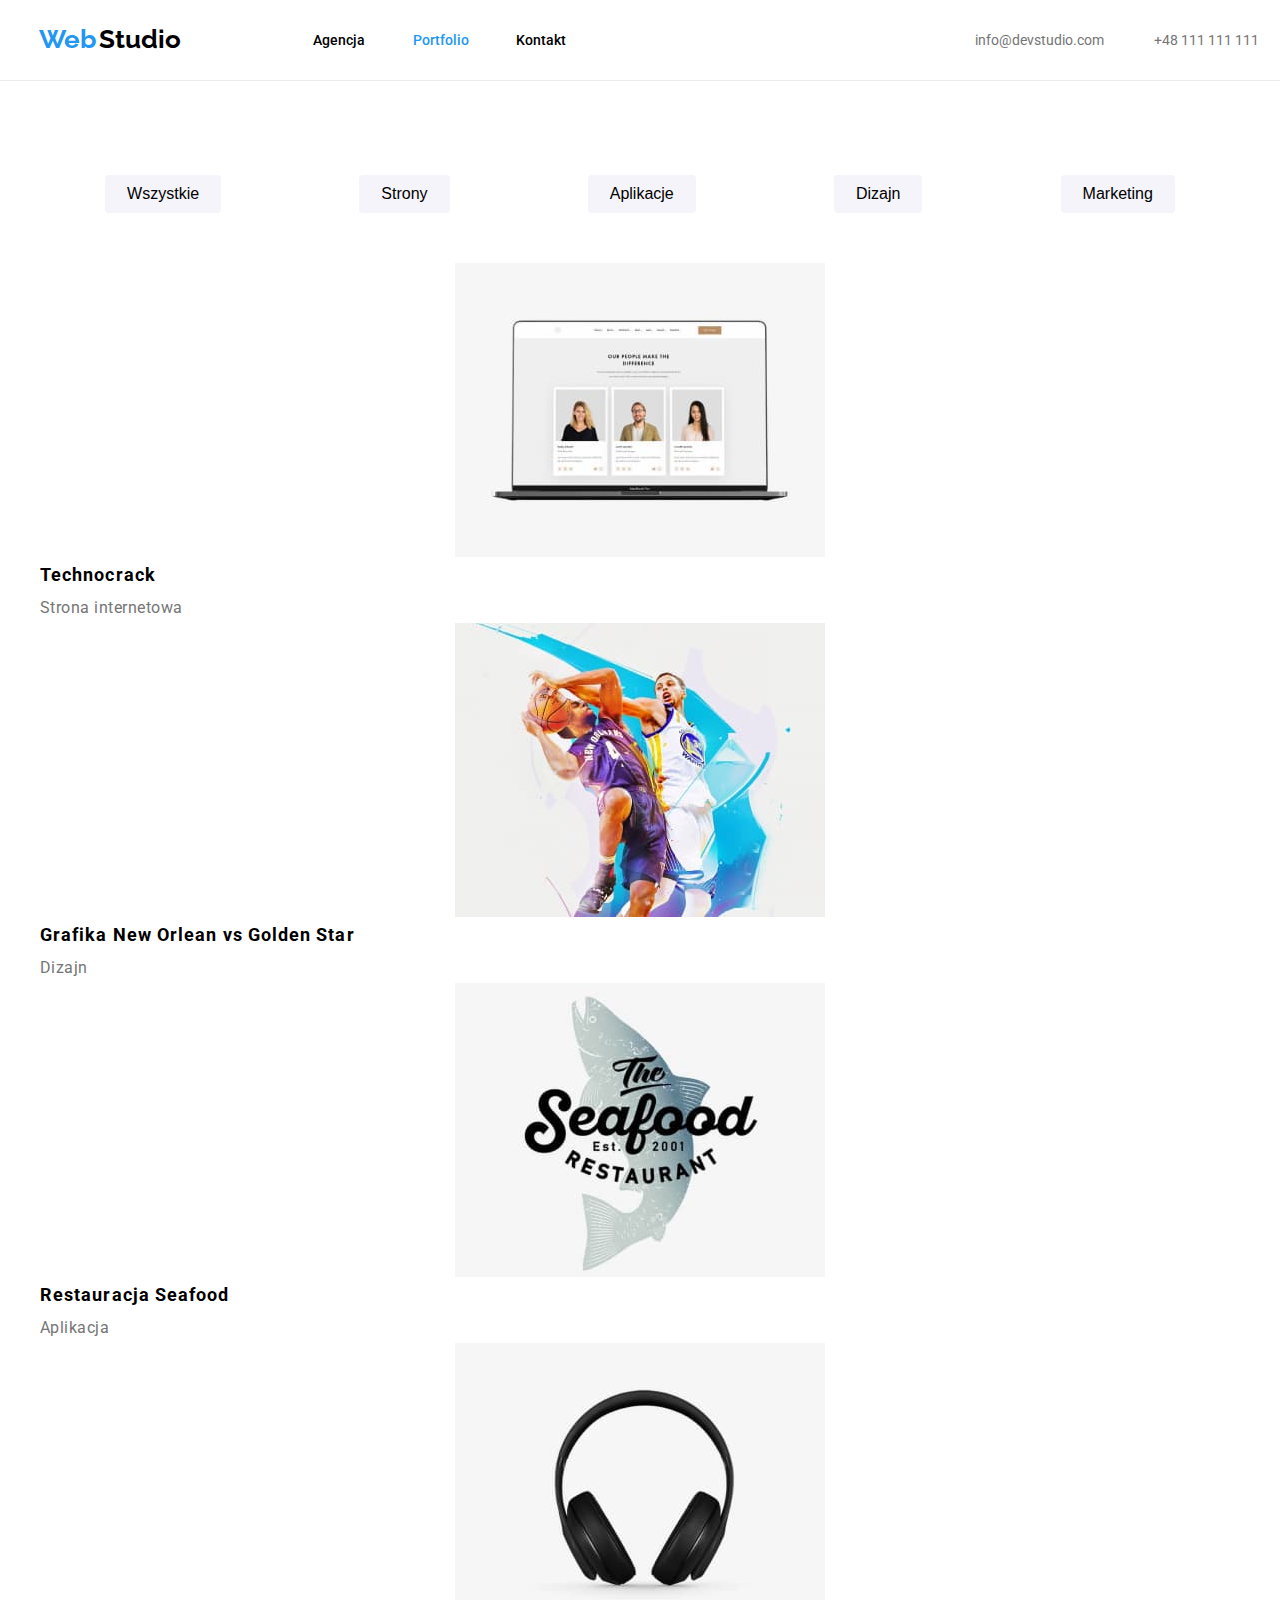
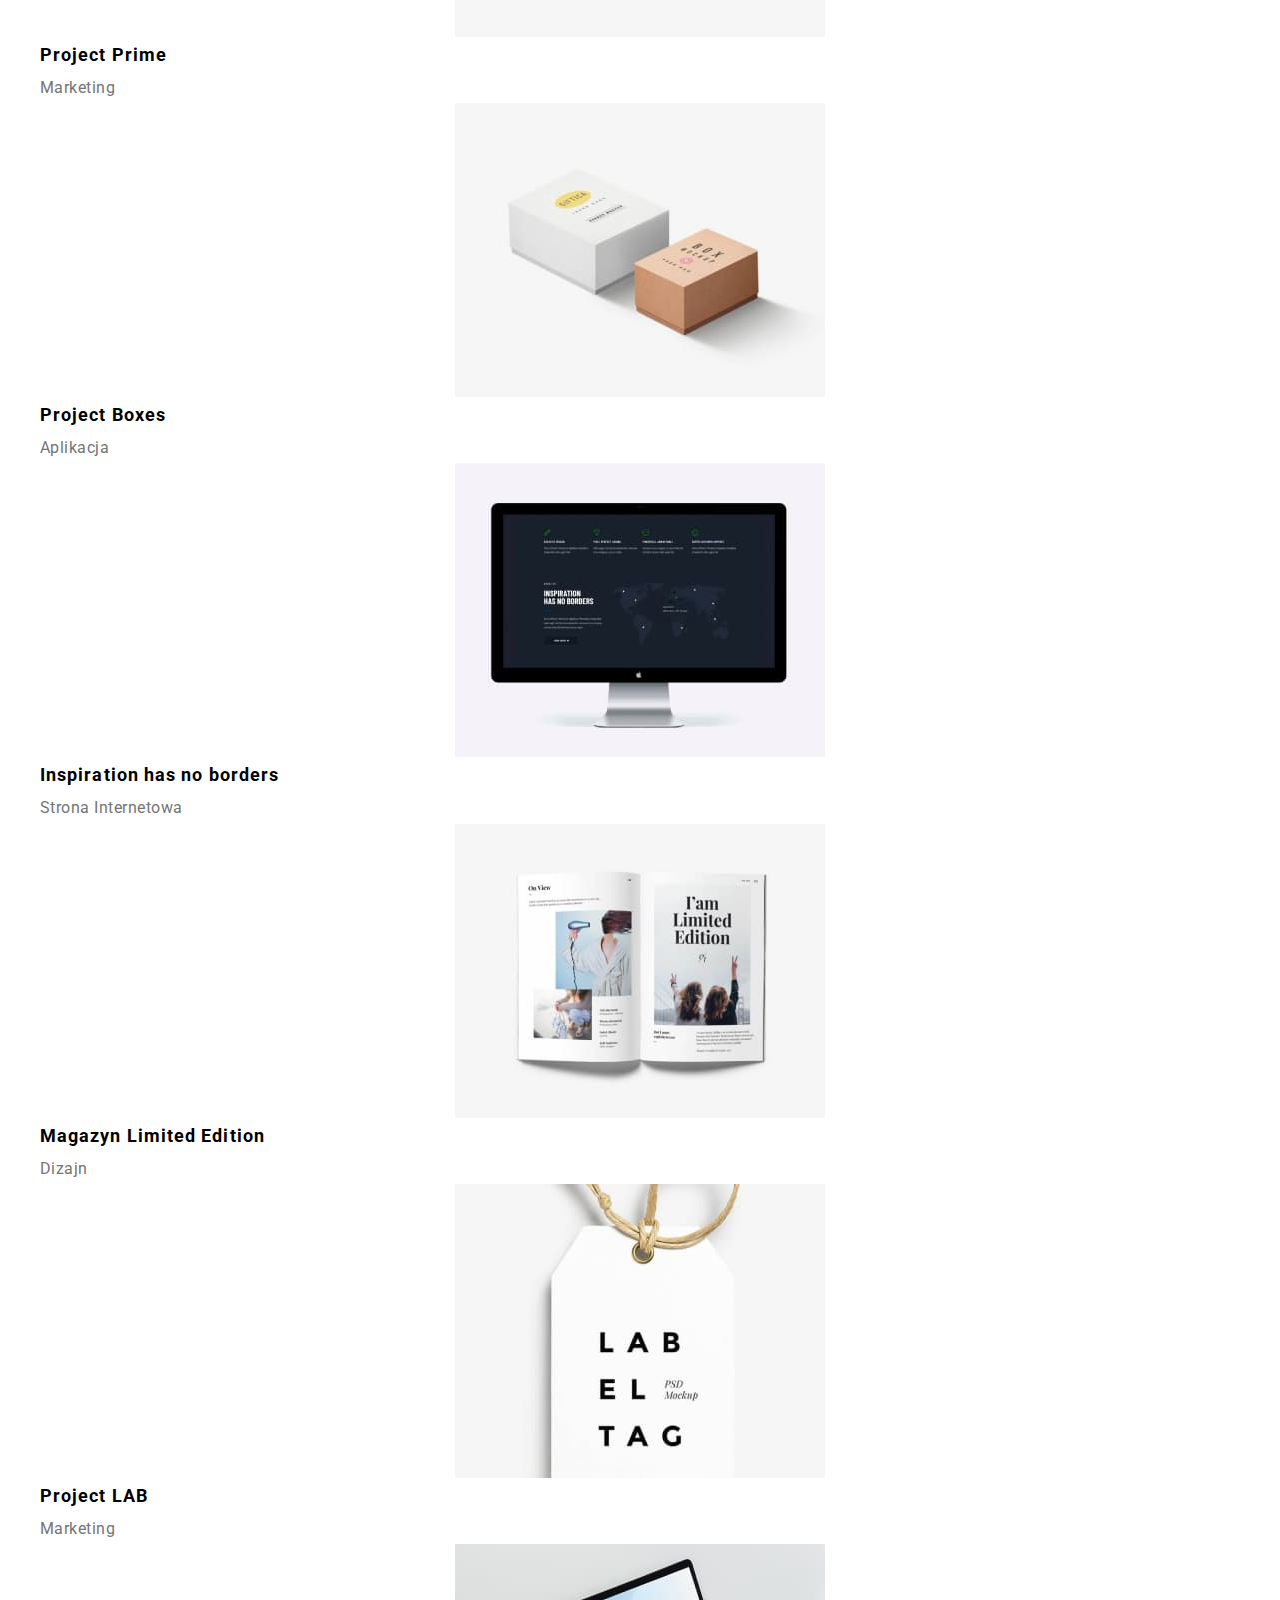
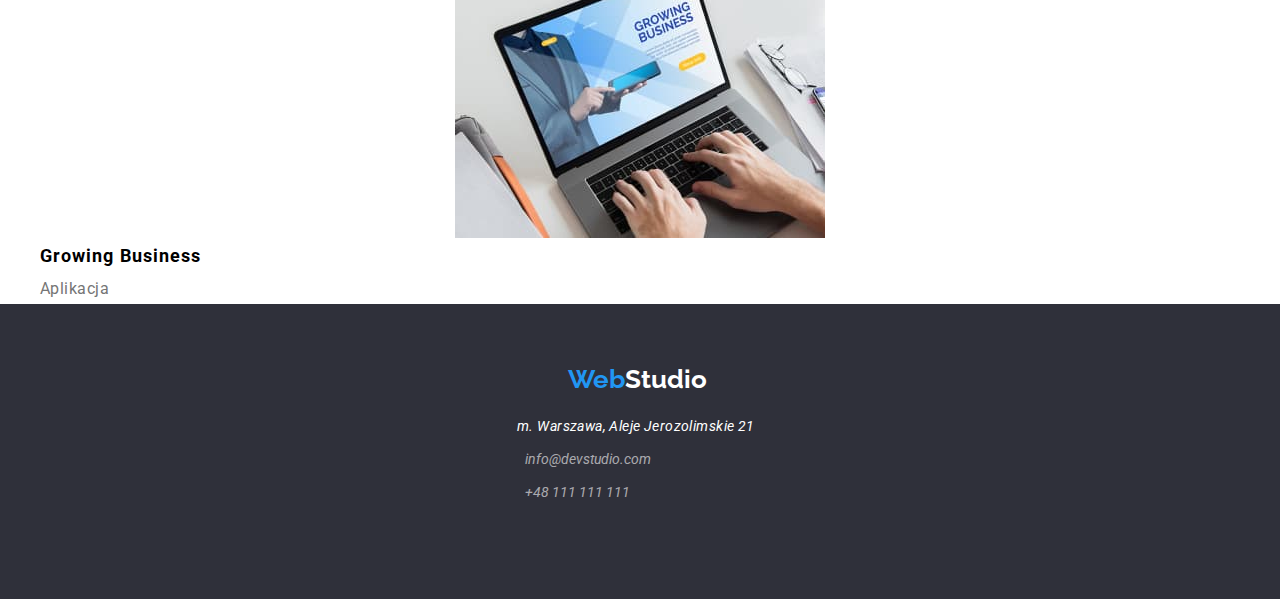
==== goit-markup-hw-03/goit-markup-hw-03/portfolio.html @ e1399e95 "Goit-hw-033-TEST" ====
<!DOCTYPE html>
<html lang="pl-PL">
<head>
    <meta charset="UTF-8">
    <meta http-equiv="X-UA-Compatible" content="IE=edge">
    <meta name="viewport" content="width=device-width, initial-scale=1.0">
    <title>Portfolio</title>
    <link href="https://raw.githubusercontent.com/sindresorhus/modern-normalize/main/modern-normalize.css" rel="stylesheet">
    <link href="https://fonts.googleapis.com/css2?family=Raleway:wght@700&family=Roboto:wght@400;500;700;900&display=swap" rel="stylesheet">
    <link href="https://fonts.googleapis.com/css2?family=Raleway:wght@700&family=Roboto:wght@400;500;700;900&display=swap" rel="stylesheet">
    <link href="./css/styles.css" rel="stylesheet"/>
</head>
<body>
    <header>
    <section class="section-header">
        <div class="container">
        <div class="containerl">
          <span class="logo">
            <a class="logo-web" href="./index.html">Web</a><a class="logo-studio" href="./index.html">Studio</a></span>
          <nav>
            <ul class="navigation">
              <li class="navigation-text1">
                <a class="navigation-link" href="./index.html">Agencja</a><br>
              </li>
              <li class="navigation-text2">
                <a class="navigation-link portfolio" href="./portfolio.html">Portfolio</a><br>
              </li>
              <li class="navigation-text3">
                <a class="navigation-link" href="./index.html">Kontakt</a><br>
              </li>
            </ul>
          </nav>
          <a class="mail-header" href="mailto:info@devstudio.com">info@devstudio.com</a>
          <a class="telephone-header" href="tel:+48111111111">+48 111 111 111</a>
          </div>
          </div>
          </section>
        </header>

    

    <main>
        <section class="section--button-por">
          <div class="container--button-por">
            <ul class="button-por">
                <li><button class="button--menu" type="button">Wszystkie</button></li>
                <li><button class="button--menu" type="button">Strony</button></li>
                <li><button class="button--menu" type="button">Aplikacje</button></li>
                <li><button class="button--menu" type="button">Dizajn</button></li>
                <li><button class="button--menu" type="button">Marketing</button></li>
            </ul>
          </div>
        
        
          <div class="container--gallery">
            <ul class="portfolio-fig">
              <li class="portfolio-fig element">
      
                  <figure>
                  <img
                  src="./images/techno.jpg"
                  alt="Ekran laptopa przedstawiający od lewej - kobietę, włosy blond, mężczyznę w okularach i kobietę z długimi ciemnymi włosami. "
                  width="370"
                  height="294"
                  />
                  <figcaption>
                  <h3 class="portfolio-fig header-por">Technocrack</h3>
                  <p class="portfolio-fig description-por">Strona internetowa</p>
                </figcaption>
              </figure>
              </li>
              <li class="portfolio-fig element">
                  <figure>
                  <img
                  src="./images/orleangolden.jpg"
                  alt="Dwóch koszykarzy w akcji wybijania piłki koszykarskiej. "
                  width="370"
                  height="294"
                  />
                  <figcaption>
                    <h3 class="portfolio-fig header-por">Grafika New Orlean vs Golden Star</h3>
                    <p class="portfolio-fig description-por">Dizajn</p>
                  </figcaption>
                </figure>
              </li>
              <li class="portfolio-fig element">
                  <figure>
                  <img
                  src="./images/seafood.jpg"
                  alt="Logo restauracji The Seafood na tle ryby."
                  width="370"
                  height="294"
                  />
                    <figcaption>
                    <h3 class="portfolio-fig header-por">Restauracja Seafood</h3>
                    <p class="portfolio-fig description-por">Aplikacja</p>
                    </figcaption>
                  </figure>
              </li>
              <li class="portfolio-fig element">
                  <figure>
                  <img
                  src="./images/projectprime.jpg"
                  alt="Czarne słuchawki."
                  width="370"
                  height="294"
                  />
                  <figcaption>
                  <h3 class="portfolio-fig header-por">Project Prime</h3>
                  <p class="portfolio-fig description-por">Marketing</p>
                </figcaption>
              </figure>
            </li>
              
              <li class="portfolio-fig element">
                  <figure>
                  <img
                  src="./images/projectboxes.jpg"
                  alt="Białe i beżowe pudełko."
                  width="370"
                  height="294"
                  />
                  <figcaption>
                  <h3 class="portfolio-fig header-por">Project Boxes</h3>
                  <p class="portfolio-fig description-por">Aplikacja</p>
                </figcaption>
              </figure>
            </li>
            
            <li class="portfolio-fig element">
                <figure>
                <img
                src="./images/inspiration.jpg"
                alt="Monitor z widocznym napisem po lewej stronie: Inspiration has no borders."
                width="370"
                height="294"
                />
                <figcaption>
                  <h3 class="portfolio-fig header-por">Inspiration has no borders</h3>
                  <p class="portfolio-fig description-por">Strona Internetowa</p>
                </figcaption>
              </figure>
            </li>
            
            <li class="portfolio-fig element">
                <figure>
                <img
                src="./images/warehouselim.jpg"
                alt="Otwarte czasopismo z napisem: I am limited edition."
                width="370"
                height="294"
                />
                <figcaption>
                <h3 class="portfolio-fig header-por">Magazyn Limited Edition</h3>
                <p class="portfolio-fig description-por">Dizajn</p>
              </figcaption>
            </figure>
            </li>
            
            <li class="portfolio-fig element">
                <figure>
                <img
                src="./images/projectlab.jpg"
                alt="Biała karteczka z czarnym napisem LAB EL TAG"
                width="370"
                height="294"
                />
                <figcaption>
                <h3 class="portfolio-fig header-por">Project LAB</h3>
                <p class="portfolio-fig description-por">Marketing</p>
              </figcaption>
            </figure>
            </li>
            
            <li class="portfolio-fig element">
                <figure>
                <img
                src="./images/business.jpg"
                alt="Laptop i widoczne dłonie na klawiaturze laptopa."
                width="370"
                height="294"
                />
                <figcaption>
                <h3 class="portfolio-fig header-por">Growing Business</h3>
                <p class="portfolio-fig description-por">Aplikacja</p>
              </figcaption>
            </figure>
            </li>
           </ul> 
            

          
        </div>


    </main>
    <footer>
      <section>
      <div class="container--footer">
       <span class="logo--footer">
      <a class="logo-web" href="./index.html">Web</a><a class="logo-studio-footer" href="./index.html">Studio</a></span>
      <address>
        <ul class="address">
          <li class="address-text street">m. Warszawa, Aleje Jerozolimskie 21</li>
          <li class="address-text">
            <a class="address-linkf" href="mailto:info@devstudio.com">info@devstudio.com</a>
          </li>
          <li class="address-text">
          <a class="address-linkf" href="tel:+48111111111">+48 111 111 111</a>
          </li>
        </ul>
      
      </address>
      </div>
      </section>
    </footer>
    </section>
</body>
</html>
---- goit-markup-hw-03/goit-markup-hw-03/css/styles.css ----
:root {
  /* logo */
  --blue: #2196f3;
  --black: #000000;
  --white: #ffffff;
  --light-grey: #757575;
  --dark-grey: #2f303a;
  --beige: rgba(255, 255, 255, 0.6);
  /* on all pages */
  --light: #e5e5e5;
  --creamy: #f5f4fa;
  --almost-white: #ececec;

  --light-grey: #757575;
  --box-shadow: 0px 4px 4px rgba(0, 0, 0, 0.15);
}

* {
  box-sizing: border-box;
  margin: 0 auto;
  padding: 0;
}
.body {
  margin: 0 auto;
}
.section-header {
  background: var(--white);
  border-bottom: 1px solid var(--almost-white);
}
.container--efective {
  width: 1200px;
  margin: 0 auto;
  /* padding: 200px 0 200px 0; */
}

.container-nav {
  width: 1200px;
  margin: 0 auto;
  display: flex;
  justify-content: space-between;
  align-items: center;
  height: 80px;
}
.container-nav-left {
  display: flex;
  align-items: center;
}
.navigation2 {
  display: flex;
  align-items: center;
  margin-left: 77px;
}
.address2 {
  display: flex;
  align-items: center;
}
.containerl {
  display: flex;
  box-sizing: border-box;
  align-items: center;
  height: 80px;

  /* width: 1200px; */
  /* margin: 0px; */
  /* justify-content: space-between; */
  /* margin: auto;
  height: 100%; */
}

/* .navigation{
  display: flex;
  /* justify-items: flex-start; */
/* align-items: center;
  height: 80px;
  flex-direction: row;
  gap: 10px;
  /* justify-content: center; */
/* margin: 32px; */

.containerc {
  display: flex;
  justify-items: flex-end;
}

body {
  font-family: "Roboto", "Raleway", sans-serif;
  background: var(--light);
  color: var(--light-grey);
  text-decoration: none;
}
header {
  background: var(--white);
}
footer {
  background-color: var(--dark-grey);
}
a {
  text-decoration: none;
}
/* przyciski  w zakladce Portfolio */
.button:hover,
.button:focus {
  background-color: var(---blue);
  color: var(--white);
}
img {
  display: block;
}
/* LOGO */
.logo {
  font-weight: 700;
  background-color: none;
  font-family: Raleway;
  font-size: 26px;
  line-height: 1.2;
  letter-spacing: 0.03;
  display: flex;
  align-items: center;
  box-sizing: border-box;
  width: 145px;
  height: 31px;

  padding: 24px 0px 25px 0px;
  margin-right: 93px;
  /* margin: 0px 93px 0px 0x; */
  /* margin-right: 93px; */

  /* margin-left: 215 px;  */
}
.logo-web {
  color: var(--blue);
  background-color: none;
  font-family: Raleway;
  font-size: 26px;
  font-weight: 700;
  line-height: 1.2;
  letter-spacing: 0.03;
  /* display: flex;
  align-items:center; */
  /* margin: 24px;  */
}
/* .navigation-link{
  display: flex;
  align-items: center;
  padding: 32px 23px 32px 0px;
} */
.logo > .logo-studio {
  display: flex;
  align-items: center;
}
.logo-studio {
  color: var(--black);
  background-color: none;
  font-family: Raleway;
  font-size: 26px;
  font-weight: 700;
  line-height: 1.2;
  letter-spacing: 0.03;
  display: flex;
  align-items: center;
  /* justify-content: space-between; */
  /* margin: 24px;
  padding: 1px; */
}
.logo-studio-footer {
  color: var(--white);
  background-color: none;
  font-family: Raleway;
  font-size: 26px;
  font-weight: 700;
  line-height: 1.2;
  letter-spacing: 0.03;
  /* display: flex; */
}
.navigation {
  box-sizing: border-box;
  display: flex;
  align-items: center;

  height: 16px;
  width: auto;
  margin: 0 371px 0 0;
  padding: 32px 0 32px 0;

  /* display: block; */
}
/* .navigation .navigation-text{
  box-sizing: border-box;
  display: block;
  display: flex;
  align-items: center;

} */
/* .navigation-linkagen{
  margin: 0px 0px 0px 93px;
} */

.navigation-text1 {
  display: flex;
  align-items: center;
  width: 53px;
  height: 16px;
  margin: 0 46px 0 0;
}
.navigation-text2 {
  display: flex;
  align-items: center;
  width: 58px;
  height: 16px;
  margin: 0 46px 0 0;
}
.navigation-text3 {
  display: flex;
  align-items: center;
  width: 51px;
  height: 16px;
  margin: 0;
}
.navigation-link {
  /* font-family: Roboto; */
  font-weight: 500;
  font-size: 14px;
  line-height: 1.15;
  letter-spacing: 0.02;
  color: var(--black);
  /* padding: 16px; */
}
.navigation-link:hover,
.navigation-link:focus {
  color: var(--blue);
}
/*  podswietlenie biezacej strony - portoflio*/
.portfolio {
  color: var(--blue);
}
/*  kontakt header (mail, telefon)!*/
.mail-header {
  color: var(--light-grey);
  font-size: 14px;
  margin: 0px 50px 0px 0px;
}
.telephone-header {
  margin: 0px 21px 0px 0px;
}

.telephone-header {
  color: var(--light-grey);
  font-size: 14px;
}
/*  konktakt - telefon, mail - po najechaniu kursorem */
.mail-header:hover,
.mail-header:focus {
  color: var(--blue);
}
.telephone-header:hover,
.telephone-header:focus {
  color: var(--blue);
}
/* git */
.address {
  text-decoration: none;
  background: var(--dark-grey);
  list-style: none;
  display: block;
}
.section--what-we-do {
  background: var(--white);
}
.portfolio-fig .address,
.navigation,
.button-por,
.ourteam,
.work {
  box-sizing: border-box;
  display: flex;
  list-style: none;
  /* width: 1200px; */
}
.work {
  display: flex;
  justify-items: flex-start;
  justify-content: space-between;
  gap: 30px;
  padding: 0 0 94px 0;
}
.portfolio-fig {
  box-sizing: border-box;
  width: 1200px;
  display: flex;
  list-style: none;
  flex-wrap: wrap;
}
.element {
  flex-basis: calc(100% / 3);
}
.lorem {
  box-sizing: content-box;
  margin: 0 30px 0 0;
}

.textmain {
  width: 1200px;
  margin: 0 auto;
  padding: 94px 0 94px 0;
  /* display: flex; */
  /* flex-wrap: wrap; */
  align-content: space-between;
}

.textmain2 {
  background-color: var(--white);
  box-sizing: border-box;
  display: flex;
  list-style: none;
  justify-content: flex-start;
  gap: 30px;
  max-width: 1200px;
  /* flex-wrap: wrap; */
}
.textmain2 > .lorem:not(:last-child) {
  margin-right: 0;
}
.lorem {
  flex-basis: calc(100% / 4);
}

/* .button-por {
  display: flex;
  justify-content: center;
} */
/* git */
.address-linkf {
  color: var(--beige);
  font-size: 14px;
  line-height: 1.71;
  letter-spacing: 0.03;
}
/* git */
.street {
  color: var(--white);
  line-height: 1.71;
  font-size: 14px;
  letter-spacing: 0.03em;
  display: block;
  padding-bottom: 9px;
  width: 246px;
}

.address-text:last-child {
  padding: 9px 0 94px 0;
  width: 231px;
}

.address-text:nth-child(2) {
  width: 231px;
}

/* git */
.address-linkf:hover,
.address-linkf:focus {
  color: var(--blue);
}
/* czesc - "EFETYWNE ROZWIAZANIA..*/
.container1 {
  box-sizing: border-box;
  display: flex;
  flex-direction: column;
  justify-content: center;
  align-items: center;
  background-color: var(--dark-grey);
  padding: 200px 0;
}
.efective-background {
  background: var(--dark-grey);
}
.solution-header {
  display: flex;
  box-sizing: content-box;
  color: var(--white);
  background-color: var(--dark-grey);
  font-size: 44px;
  text-transform: uppercase;
  text-align: center;
  font-weight: 900;
  letter-spacing: 0.06em;
  line-height: 1.35;
  height: 120px;
  width: 696px;
  /* padding-bottom: 30px; */
  margin: 0 auto;
  margin-bottom: 30px;
  justify-content: center;
  /* align-items: center; */
}
/* przycisk - zamów usługę */
.button-order {
  display: flex;
  box-sizing: border-box;
  color: var(--white);
  background-color: var(--blue);
  font-size: 16px;
  text-align: center;
  font-weight: 700;
  text-transform: none;

  border-style: none;
  /* align-items: center; */
  /* justify-content: center; */
  cursor: pointer;
  letter-spacing: 0.06em;
  line-height: 1.88;
  box-shadow: var(--box-shadow);
  border-radius: 4px;

  width: 200px;
  height: 50px;
  padding-top: 10px;
  padding-bottom: 10px;
  padding-left: 42px;
  padding-right: 41px;
  overflow: hidden;
  white-space: nowrap;
  text-overflow: ellipsis;
  border: 0px;
  margin: 0 auto;
}

.mail-header,
.telephone-header {
  color: var(--light-grey);
}

/* INDEX.HTML t- dotyczy tekstu i naglowków na glownej stronie index.html*/

.text-header {
  display: flex;
  margin: 0 0 10px 0;
  width: 270px;
  height: 16px;
  color: var(--black);
  font-size: 14px;
  font-weight: 700;
  line-height: 1.15;
  text-transform: uppercase;
  letter-spacing: 0.03em;
}

.text-text {
  /* display: flex;
  flex-direction: row; */
  width: 270px;
  height: 75px;
  font-weight: 400;
  font-size: 14px;
  line-height: 1.71;
  letter-spacing: 0.03em;
}
/* index.html - czym sie zajmujemy */
.header-work {
  color: var(--black);
  font-weight: 700;
  font-size: 36px;
  line-height: 1.17;
  text-align: center;
  letter-spacing: 0.03em;
  display: flex;
  /* display: block;  */
  justify-content: center;
  /* align-items: center;  */
  /* justify-content: space-between; */
  padding: 0 0 50px 0;
}
.header-team {
  color: var(--black);
  font-weight: 700;
  font-size: 36px;
  line-height: 1.17;
  text-align: center;
  letter-spacing: 0.03em;
  padding-bottom: 50px;
}
.container--our-team {
  width: 1200px;
  margin: 0 auto;
  padding: 94px 0 94px 0;
}
.section--ourteam {
  background: var(--creamy);
}
/* .figcaption{
  height: 108px;

} */
.ourteam {
  display: flex;
  justify-content: space-between;
  gap: 30px;
}

.ourteam-person {
  color: var(--black);
  font-weight: 500;
  font-size: 16px;
  line-height: 1.19;
  text-align: center;
  letter-spacing: 0.03em;
  padding: 30px 0 10px 0;
}
.ourteam > .ourteam-people {
  box-shadow: 0px 1px 3px rgba(0, 0, 0, 0.12), 0px 1px 1px rgba(0, 0, 0, 0.14),
    0px 2px 1px rgba(0, 0, 0, 0.2);
  border-radius: 0px 0px 4px 4px;
}
.ourteam-description {
  font-weight: 400;
  font-size: 16px;
  line-height: 1.19;
  text-align: center;
  letter-spacing: 0.03em;
  justify-content: center;
  padding: 0 0 30px 0;
}

/* PORTFOLIO.HTML**********************************************************************PORTFOLIO */
/*PORTOFLIO.HTML portfolio-figure - klasa do opisu zdjec+naglowkow w zakladce - portfolio */
.header-por {
  color: var(--black);
  font-weight: 700;
  font-family: Roboto;
  font-size: 18px;
  line-height: 2;
  letter-spacing: 0.06em;
}
.description-por {
  font-weight: 400;
  font-size: 16px;
  line-height: 1.88;
  letter-spacing: 0.03em;
}
.section--button-por {
  background: var(--white);
}
.container--button-por {
  width: 1200px;
  margin: 0 auto;
  padding-bottom: 50px;
  padding-top: 94px;
}

.button-por {
  display: flex;
  justify-content: flex-start;
  gap: 8px;
}
.button--menu {
  color: var(--black);
  background-color: var(--creamy);
  font-weight: 500;
  font-size: 16px;
  text-align: center;
  cursor: pointer;
  letter-spacing: 0.03;
  line-height: 1.63;
  display: flex;
  gap: 8px;
  padding: 6px 22px 6px 22px;
  border: 0px;
  border-radius: 4px;
}
/* gap: 8px; */

/* .container--button-por >.button-por{
  display: flex;
  align-items: center; 
  justify-content: center;
  gap: 8px;
  
} */

.button:hover {
  background-color: var(---blue);
  color: var(--white);
  cursor: pointer;
}
.button--menu:focus {
  background-color: var(---blue);
  color: var(--white);
}
/* .container-gallery{
  display: flex;

} */
/* .portfolio-fig .element{
  display: flex;
  flex-basis: calc(100% / 3);
  gap: 30px;
} */

.container--footer {
  width: 1200px;
  margin: 0 auto;
}
.logo--footer {
  display: block;
  padding: 60px 0 20px 0;
  width: 145px;
  /* height: 100%; */
}
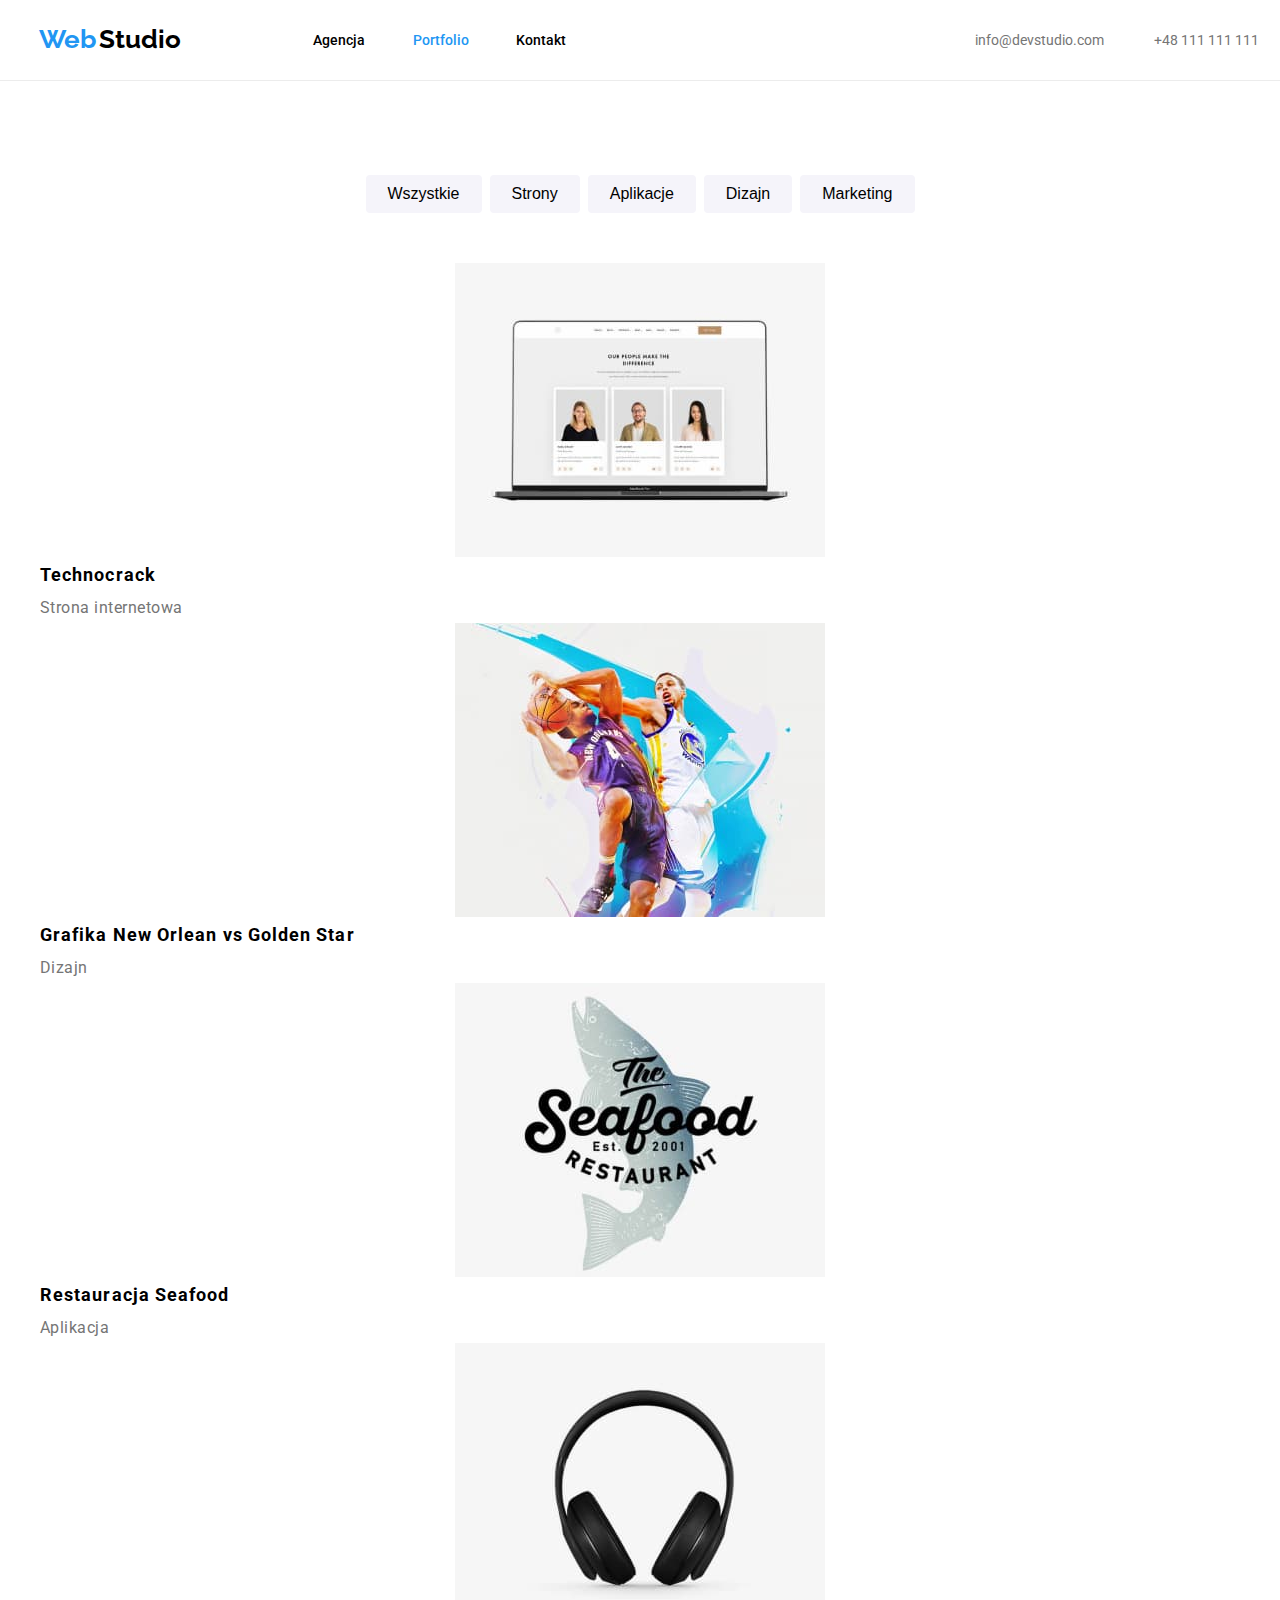
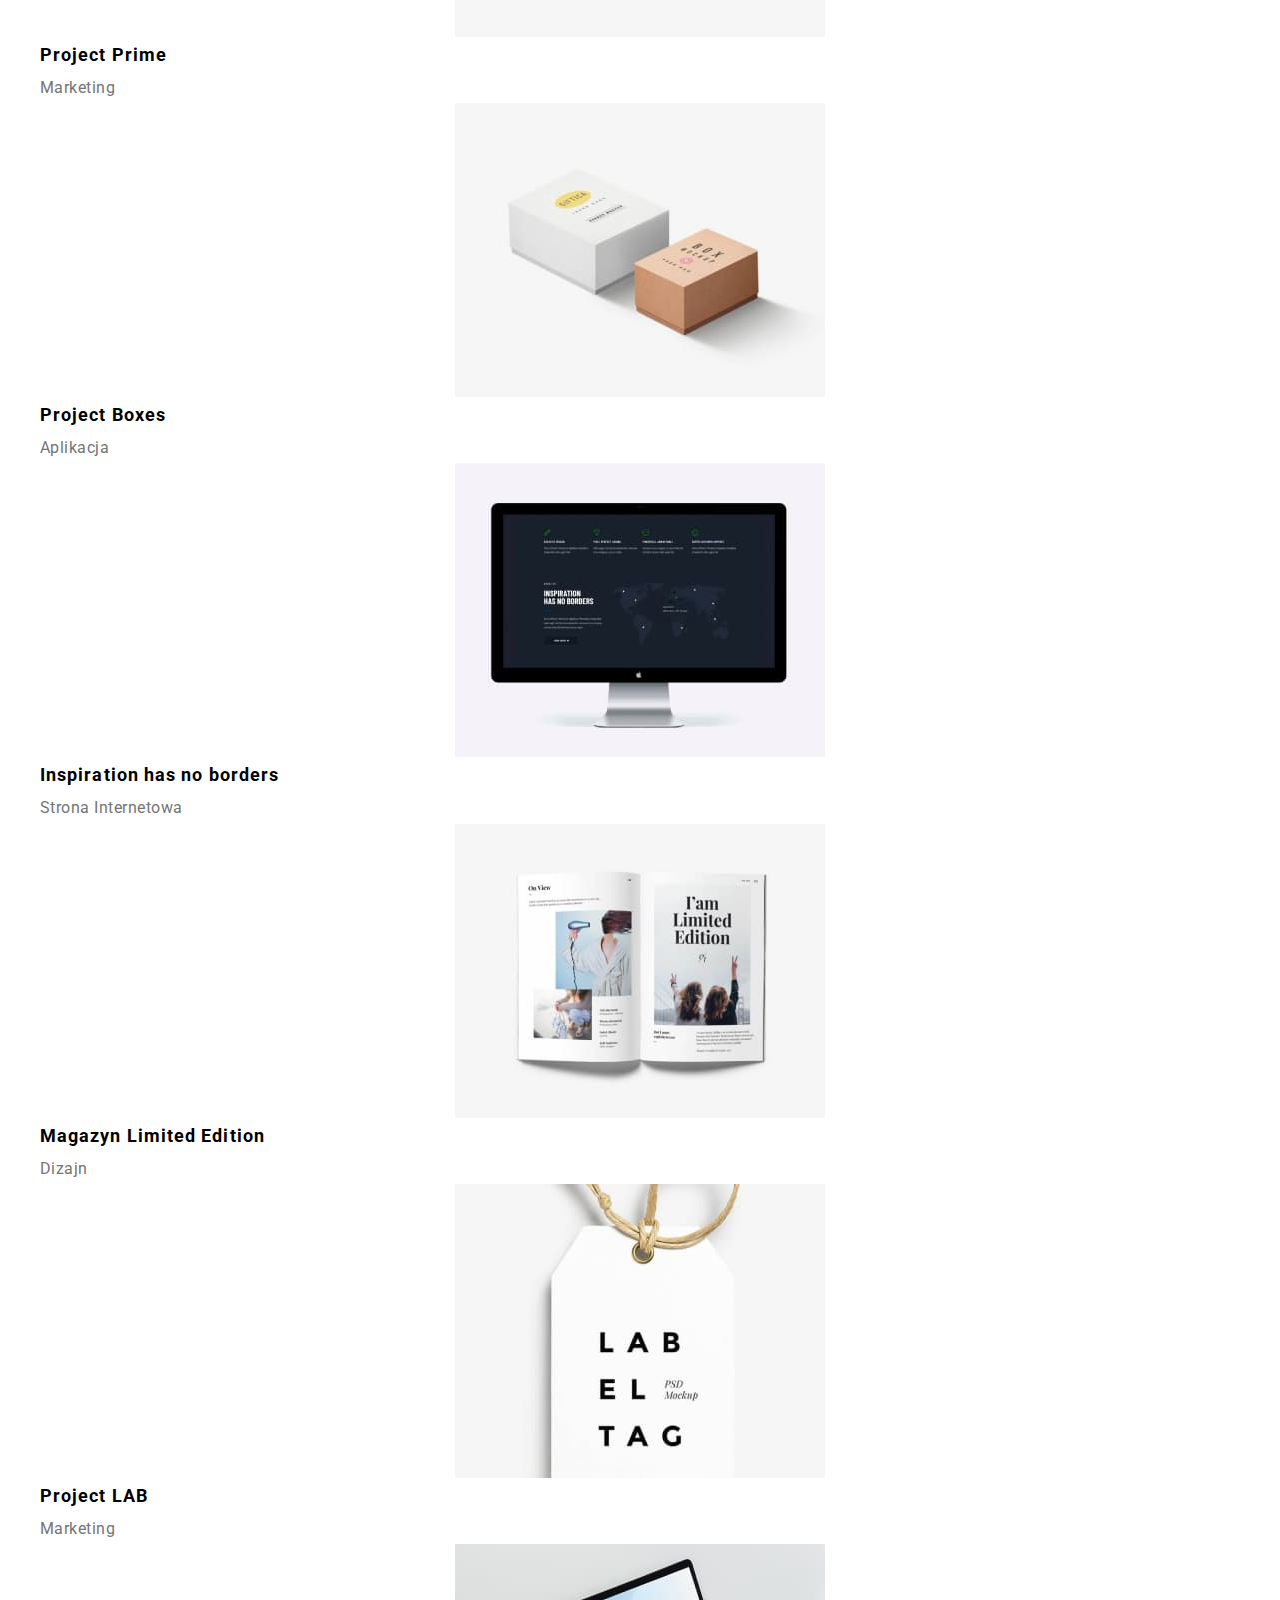
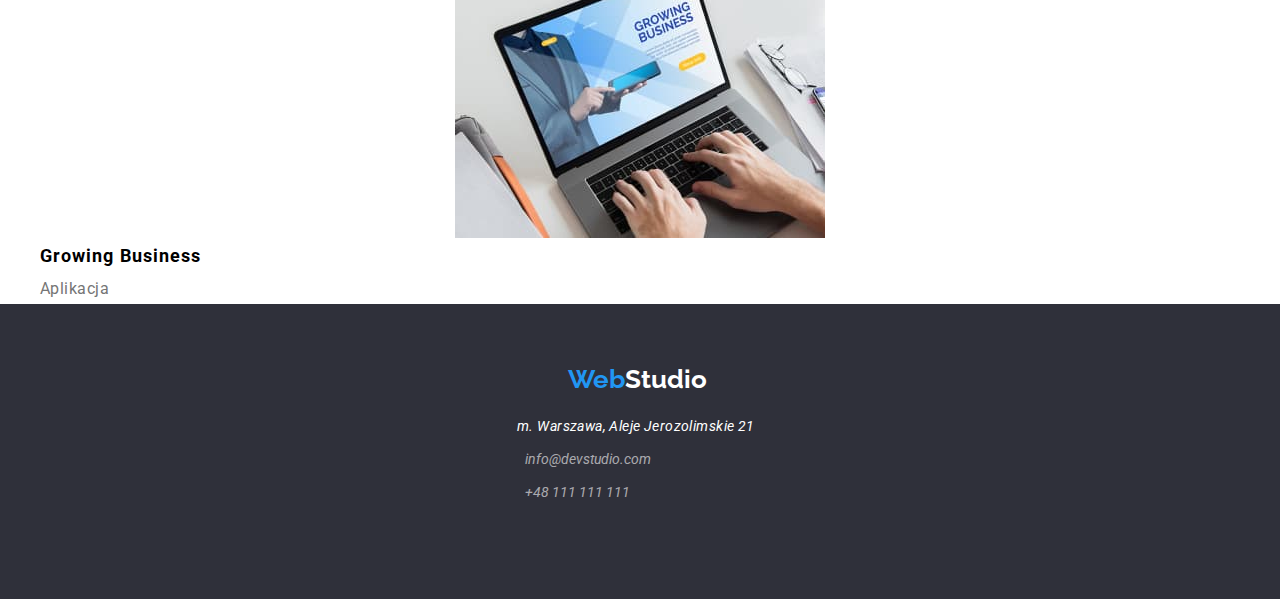
==== commit f6a1c69c: "zmiany w zakladce portfolio" ====
--- a/goit-markup-hw-03/goit-markup-hw-03/portfolio.html
+++ b/goit-markup-hw-03/goit-markup-hw-03/portfolio.html
@@ -56,21 +56,21 @@
             <ul class="portfolio-fig">
               <li class="portfolio-fig element">
       
-                  <figure>
-                  <img
-                  src="./images/techno.jpg"
-                  alt="Ekran laptopa przedstawiający od lewej - kobietę, włosy blond, mężczyznę w okularach i kobietę z długimi ciemnymi włosami. "
-                  width="370"
-                  height="294"
-                  />
-                  <figcaption>
-                  <h3 class="portfolio-fig header-por">Technocrack</h3>
-                  <p class="portfolio-fig description-por">Strona internetowa</p>
-                </figcaption>
-              </figure>
-              </li>
-              <li class="portfolio-fig element">
-                  <figure>
+                <figure class="portfolio-fig-element2">
+                    <img
+                    src="./images/techno.jpg"
+                    alt="Ekran laptopa przedstawiający od lewej - kobietę, włosy blond, mężczyznę w okularach i kobietę z długimi ciemnymi włosami. "
+                    width="370"
+                    height="294"
+                    />
+                  <figcaption>
+                    <h3 class="portfolio-fig header-por">Technocrack</h3>
+                    <p class="portfolio-fig description-por">Strona internetowa</p>
+                  </figcaption>
+              </figure>
+              </li>
+              <li class="portfolio-fig element">
+                  <figure class="portfolio-fig-element2">
                   <img
                   src="./images/orleangolden.jpg"
                   alt="Dwóch koszykarzy w akcji wybijania piłki koszykarskiej. "
@@ -84,7 +84,7 @@
                 </figure>
               </li>
               <li class="portfolio-fig element">
-                  <figure>
+                  <figure class="portfolio-fig-element2">
                   <img
                   src="./images/seafood.jpg"
                   alt="Logo restauracji The Seafood na tle ryby."
@@ -98,7 +98,7 @@
                   </figure>
               </li>
               <li class="portfolio-fig element">
-                  <figure>
+                  <figure class="portfolio-fig-element2">
                   <img
                   src="./images/projectprime.jpg"
                   alt="Czarne słuchawki."
@@ -113,7 +113,7 @@
             </li>
               
               <li class="portfolio-fig element">
-                  <figure>
+                  <figure class="portfolio-fig-element2">
                   <img
                   src="./images/projectboxes.jpg"
                   alt="Białe i beżowe pudełko."
@@ -128,7 +128,7 @@
             </li>
             
             <li class="portfolio-fig element">
-                <figure>
+                <figure class="portfolio-fig-element2">
                 <img
                 src="./images/inspiration.jpg"
                 alt="Monitor z widocznym napisem po lewej stronie: Inspiration has no borders."
@@ -143,7 +143,7 @@
             </li>
             
             <li class="portfolio-fig element">
-                <figure>
+                <figure class="portfolio-fig-element2">
                 <img
                 src="./images/warehouselim.jpg"
                 alt="Otwarte czasopismo z napisem: I am limited edition."
@@ -158,7 +158,7 @@
             </li>
             
             <li class="portfolio-fig element">
-                <figure>
+                <figure class="portfolio-fig-element2">
                 <img
                 src="./images/projectlab.jpg"
                 alt="Biała karteczka z czarnym napisem LAB EL TAG"
@@ -173,7 +173,7 @@
             </li>
             
             <li class="portfolio-fig element">
-                <figure>
+                <figure class="portfolio-fig-element2">
                 <img
                 src="./images/business.jpg"
                 alt="Laptop i widoczne dłonie na klawiaturze laptopa."
@@ -187,11 +187,8 @@
             </figure>
             </li>
            </ul> 
-            
-
-          
         </div>
-
+</section>
 
     </main>
     <footer>
@@ -214,6 +211,6 @@
       </div>
       </section>
     </footer>
-    </section>
+    
 </body>
 </html>--- a/goit-markup-hw-03/goit-markup-hw-03/css/styles.css
+++ b/goit-markup-hw-03/goit-markup-hw-03/css/styles.css
@@ -545,11 +545,11 @@
   margin: 0 auto;
   padding-bottom: 50px;
   padding-top: 94px;
+  display: flex;
 }
 
 .button-por {
-  display: flex;
-  justify-content: flex-start;
+  justify-content: center;
   gap: 8px;
 }
 .button--menu {
@@ -562,6 +562,8 @@
   letter-spacing: 0.03;
   line-height: 1.63;
   display: flex;
+  justify-content: center;
+  margin: 0px;
   gap: 8px;
   padding: 6px 22px 6px 22px;
   border: 0px;
@@ -577,25 +579,36 @@
   
 } */
 
-.button:hover {
+.button-por .button--menu:hover {
   background-color: var(---blue);
   color: var(--white);
   cursor: pointer;
 }
-.button--menu:focus {
+.button-por .button--menu:focus {
   background-color: var(---blue);
   color: var(--white);
 }
-/* .container-gallery{
+.container-gallery{
+  margin: 0 auto;
+  width:1200px;
+  padding-bottom: 94px;
+  display: flex;
+
+} 
+/* .portfolio-fig > .element {
   display: flex;
 
 } */
-/* .portfolio-fig .element{
-  display: flex;
-  flex-basis: calc(100% / 3);
-  gap: 30px;
-} */
-
+.portfolio-fig-element2{
+  display: flex;
+  flex-wrap: wrap;
+
+
+}
+.figcaption{
+  display:flex;
+    
+}
 .container--footer {
   width: 1200px;
   margin: 0 auto;
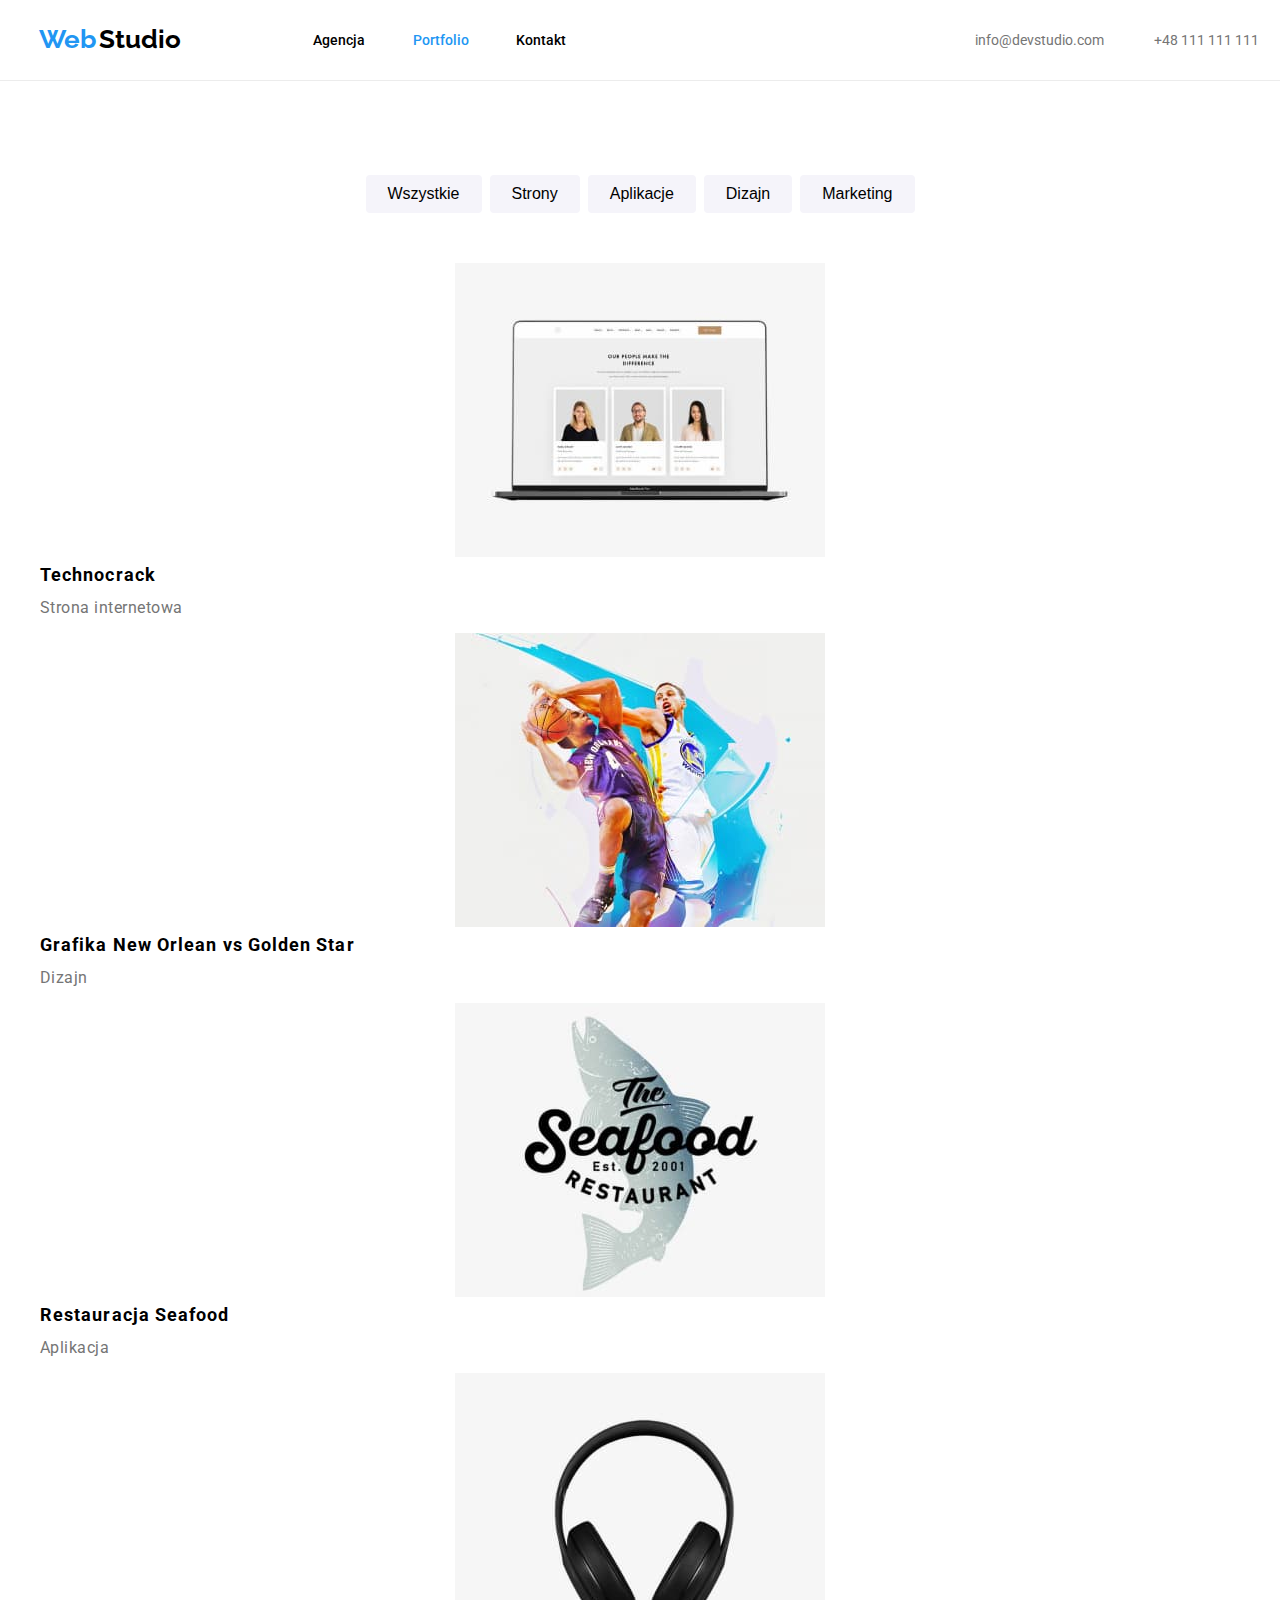
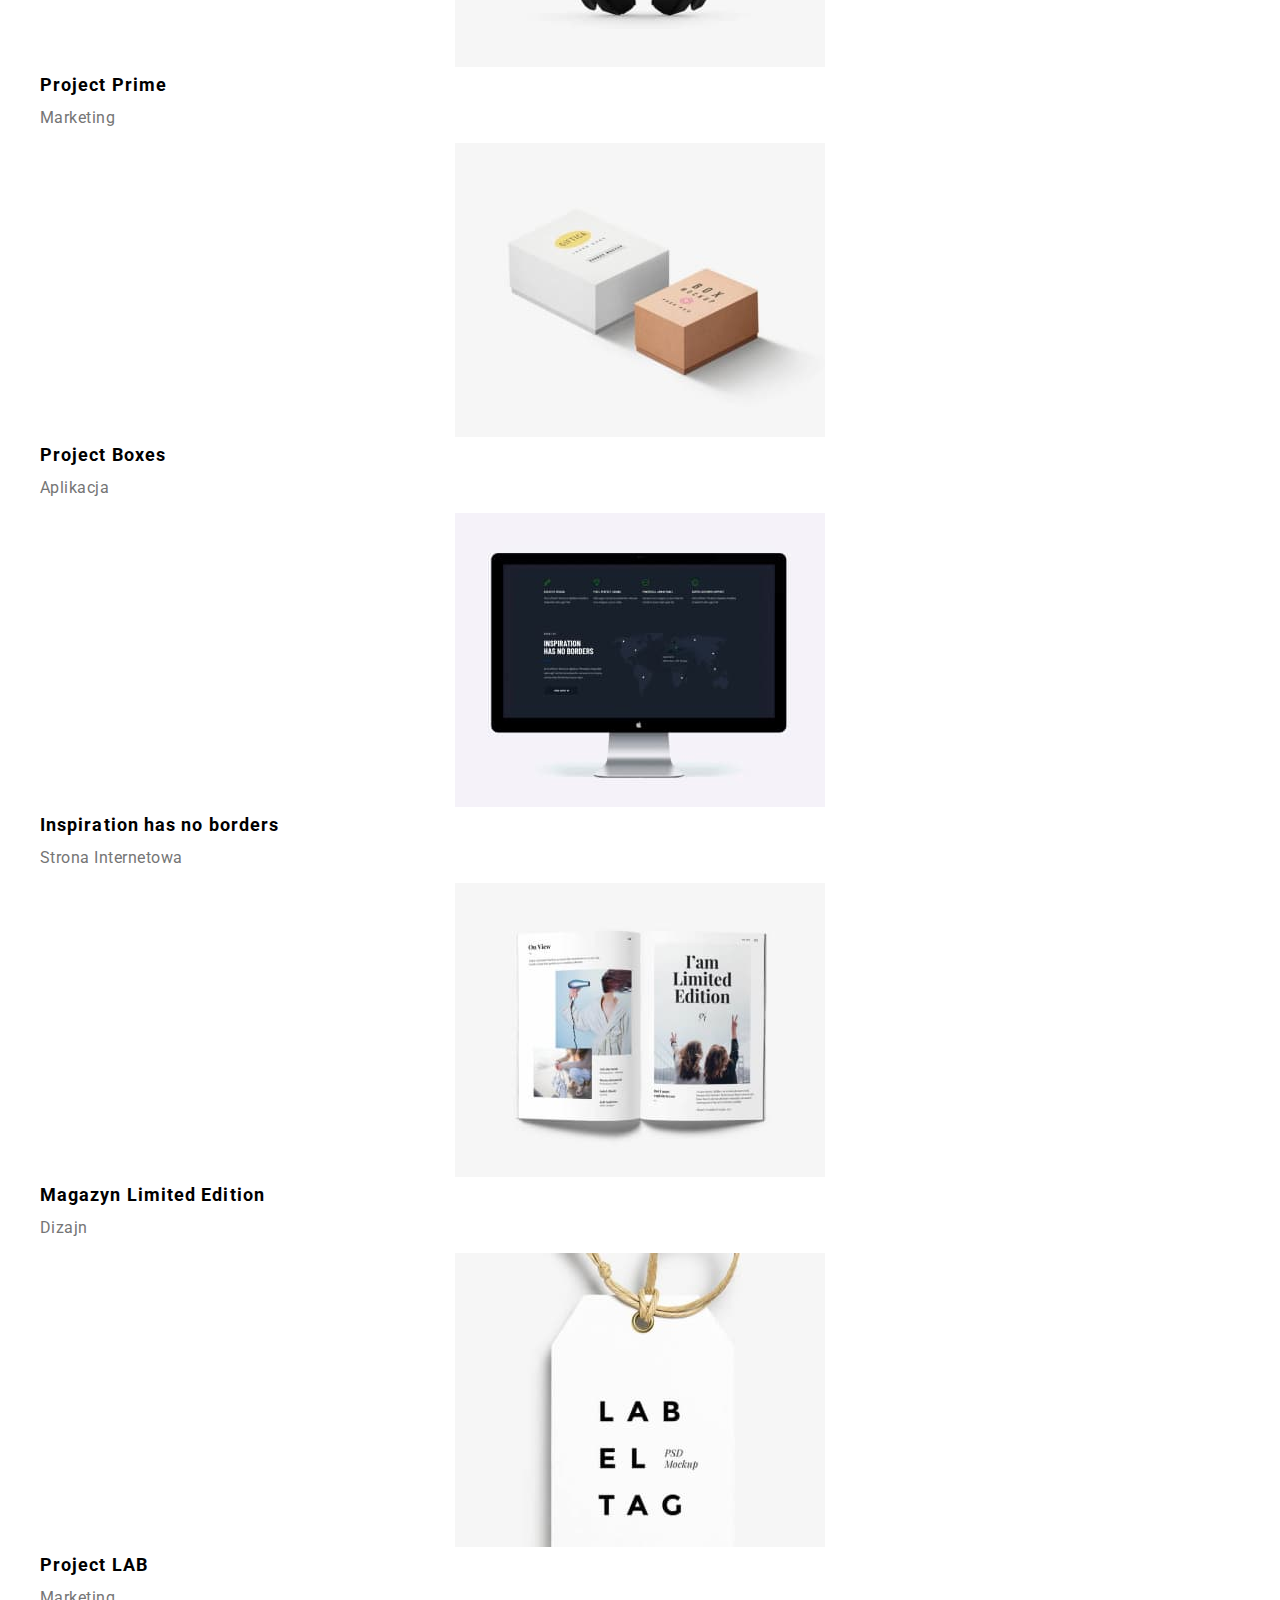
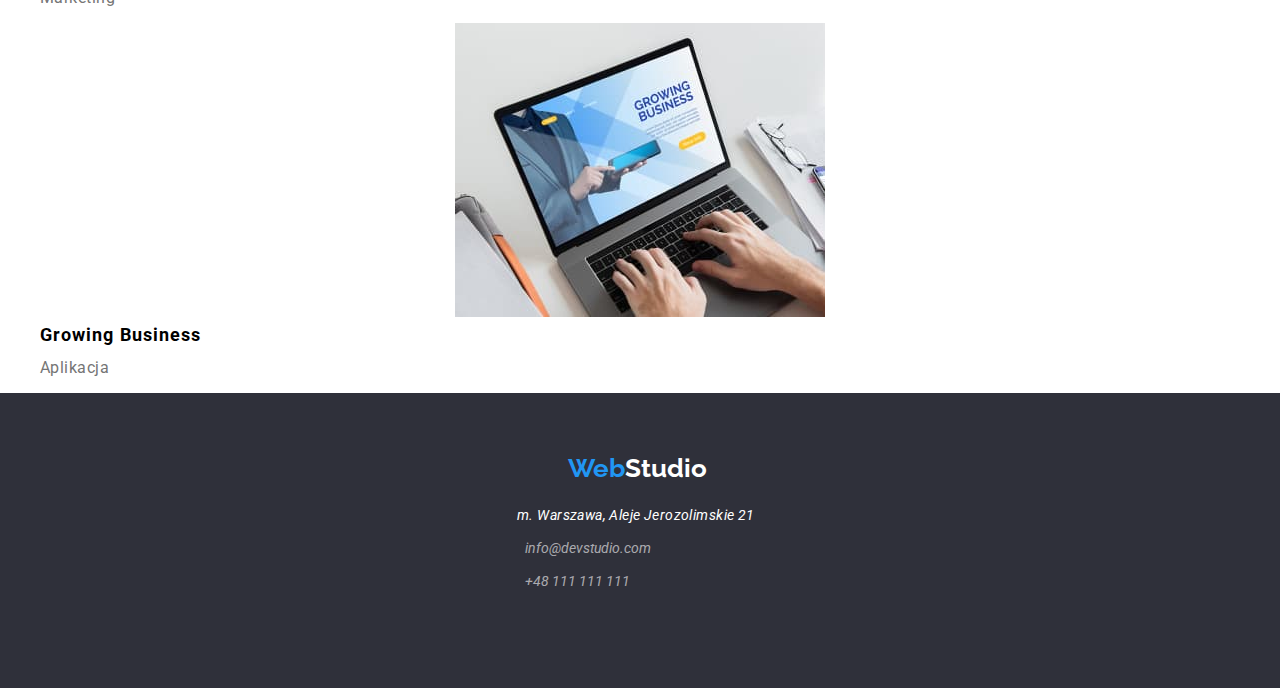
==== commit 7ff5f4cb: "reset na ul i li" ====
--- a/goit-markup-hw-03/goit-markup-hw-03/portfolio.html
+++ b/goit-markup-hw-03/goit-markup-hw-03/portfolio.html
@@ -56,7 +56,7 @@
             <ul class="portfolio-fig">
               <li class="portfolio-fig element">
       
-                <figure class="portfolio-fig-element2">
+                <figure>
                     <img
                     src="./images/techno.jpg"
                     alt="Ekran laptopa przedstawiający od lewej - kobietę, włosy blond, mężczyznę w okularach i kobietę z długimi ciemnymi włosami. "
--- a/goit-markup-hw-03/goit-markup-hw-03/css/styles.css
+++ b/goit-markup-hw-03/goit-markup-hw-03/css/styles.css
@@ -23,6 +23,13 @@
 .body {
   margin: 0 auto;
 }
+figure {
+  display: block;
+  margin-block-start: 0em;
+  margin-block-end: 0em;
+  margin-inline-start: 0px;
+  margin-inline-end: 0px;
+} 
 .section-header {
   background: var(--white);
   border-bottom: 1px solid var(--almost-white);
@@ -76,7 +83,11 @@
   gap: 10px;
   /* justify-content: center; */
 /* margin: 32px; */
-
+ul,
+li{
+  margin: 0 auto;
+  padding: 0;
+}
 .containerc {
   display: flex;
   justify-items: flex-end;
@@ -588,27 +599,31 @@
   background-color: var(---blue);
   color: var(--white);
 }
-.container-gallery{
-  margin: 0 auto;
-  width:1200px;
+
+/* .portfolio-fig > .element {
+  display: flex;
+
+} */
+.portfolio-fig {
+  display: flex;
+  flex-direction: column;
+  flex-basis: 370px;
+}
+/* .portfolio-fig > .element{
+  border: 10px solid red;
+} */
+.description-por,
+.header-por {
+  display: flex;
+}
+.container-gallery {
+  margin: 0 auto;
+  width: 1200px;
   padding-bottom: 94px;
   display: flex;
-
-} 
-/* .portfolio-fig > .element {
-  display: flex;
-
-} */
-.portfolio-fig-element2{
-  display: flex;
-  flex-wrap: wrap;
-
-
-}
-.figcaption{
-  display:flex;
-    
-}
+  flex-direction: column;
+}
+
 .container--footer {
   width: 1200px;
   margin: 0 auto;
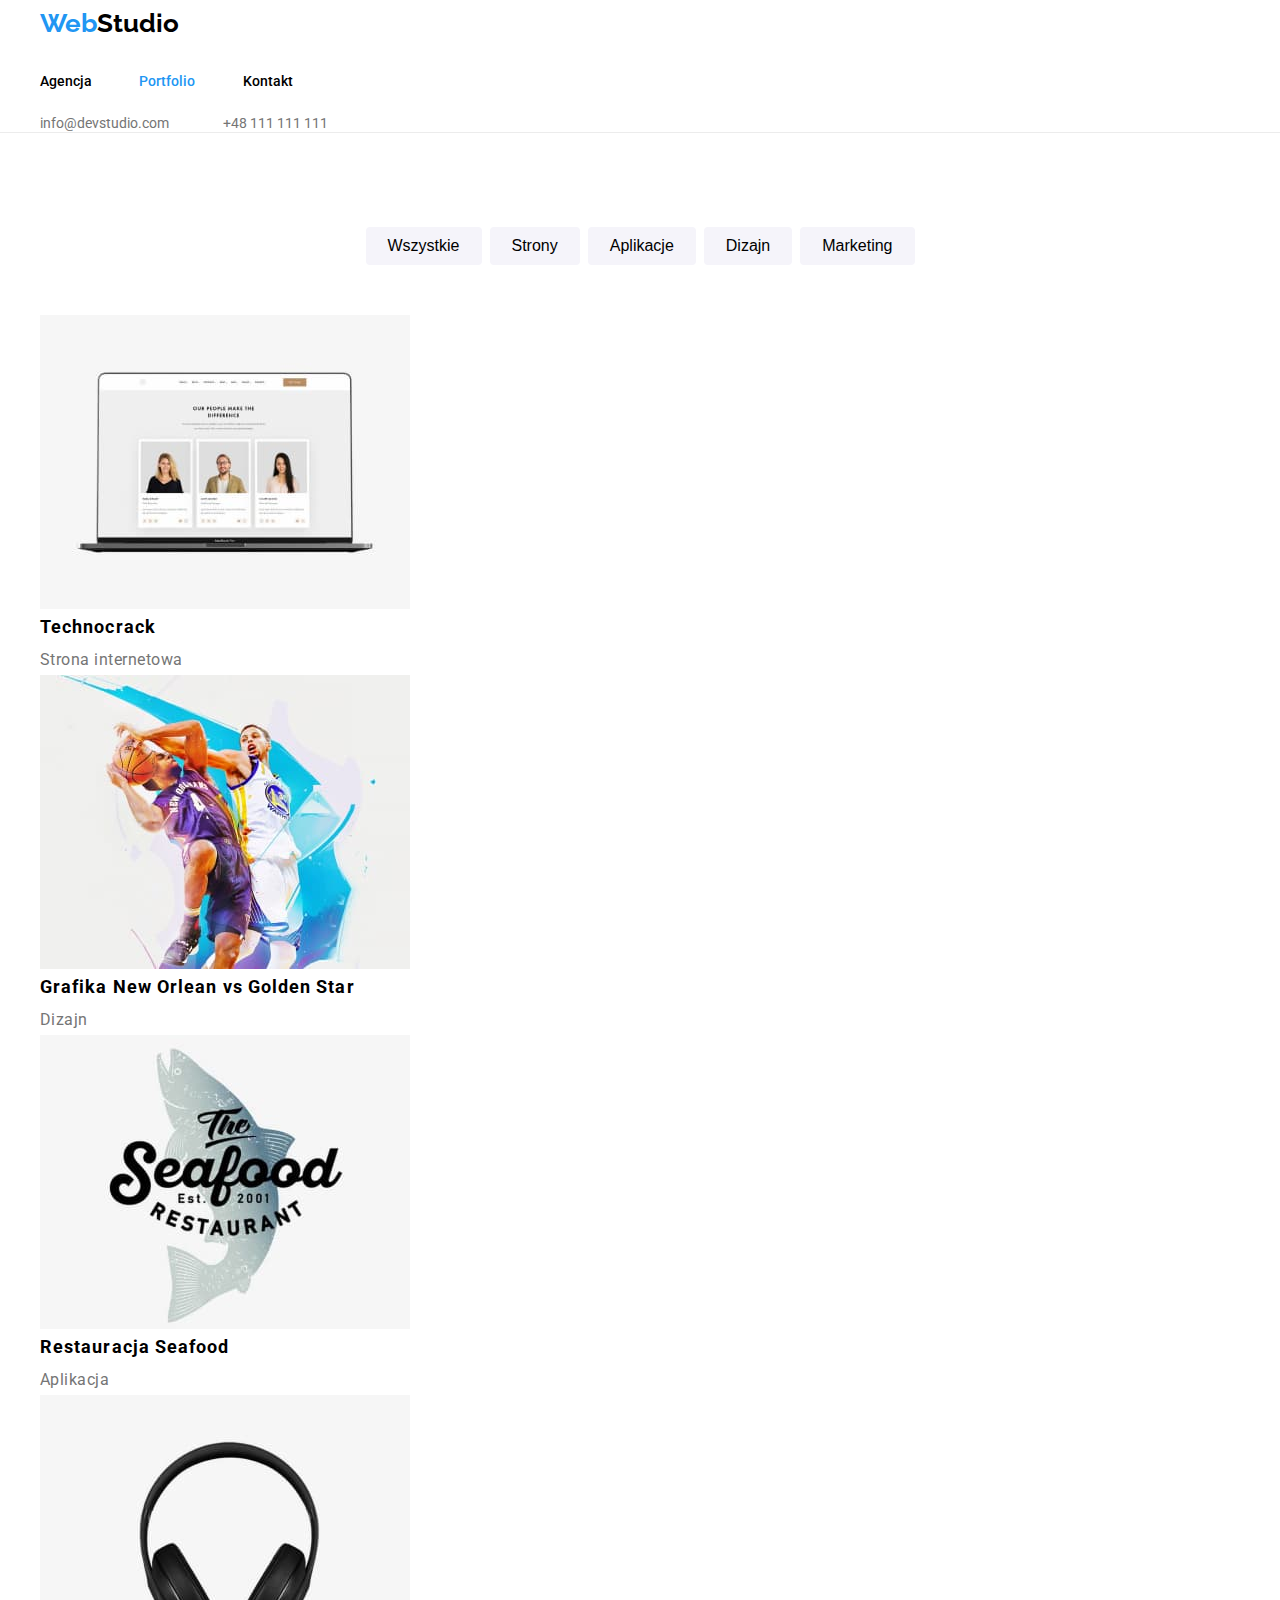
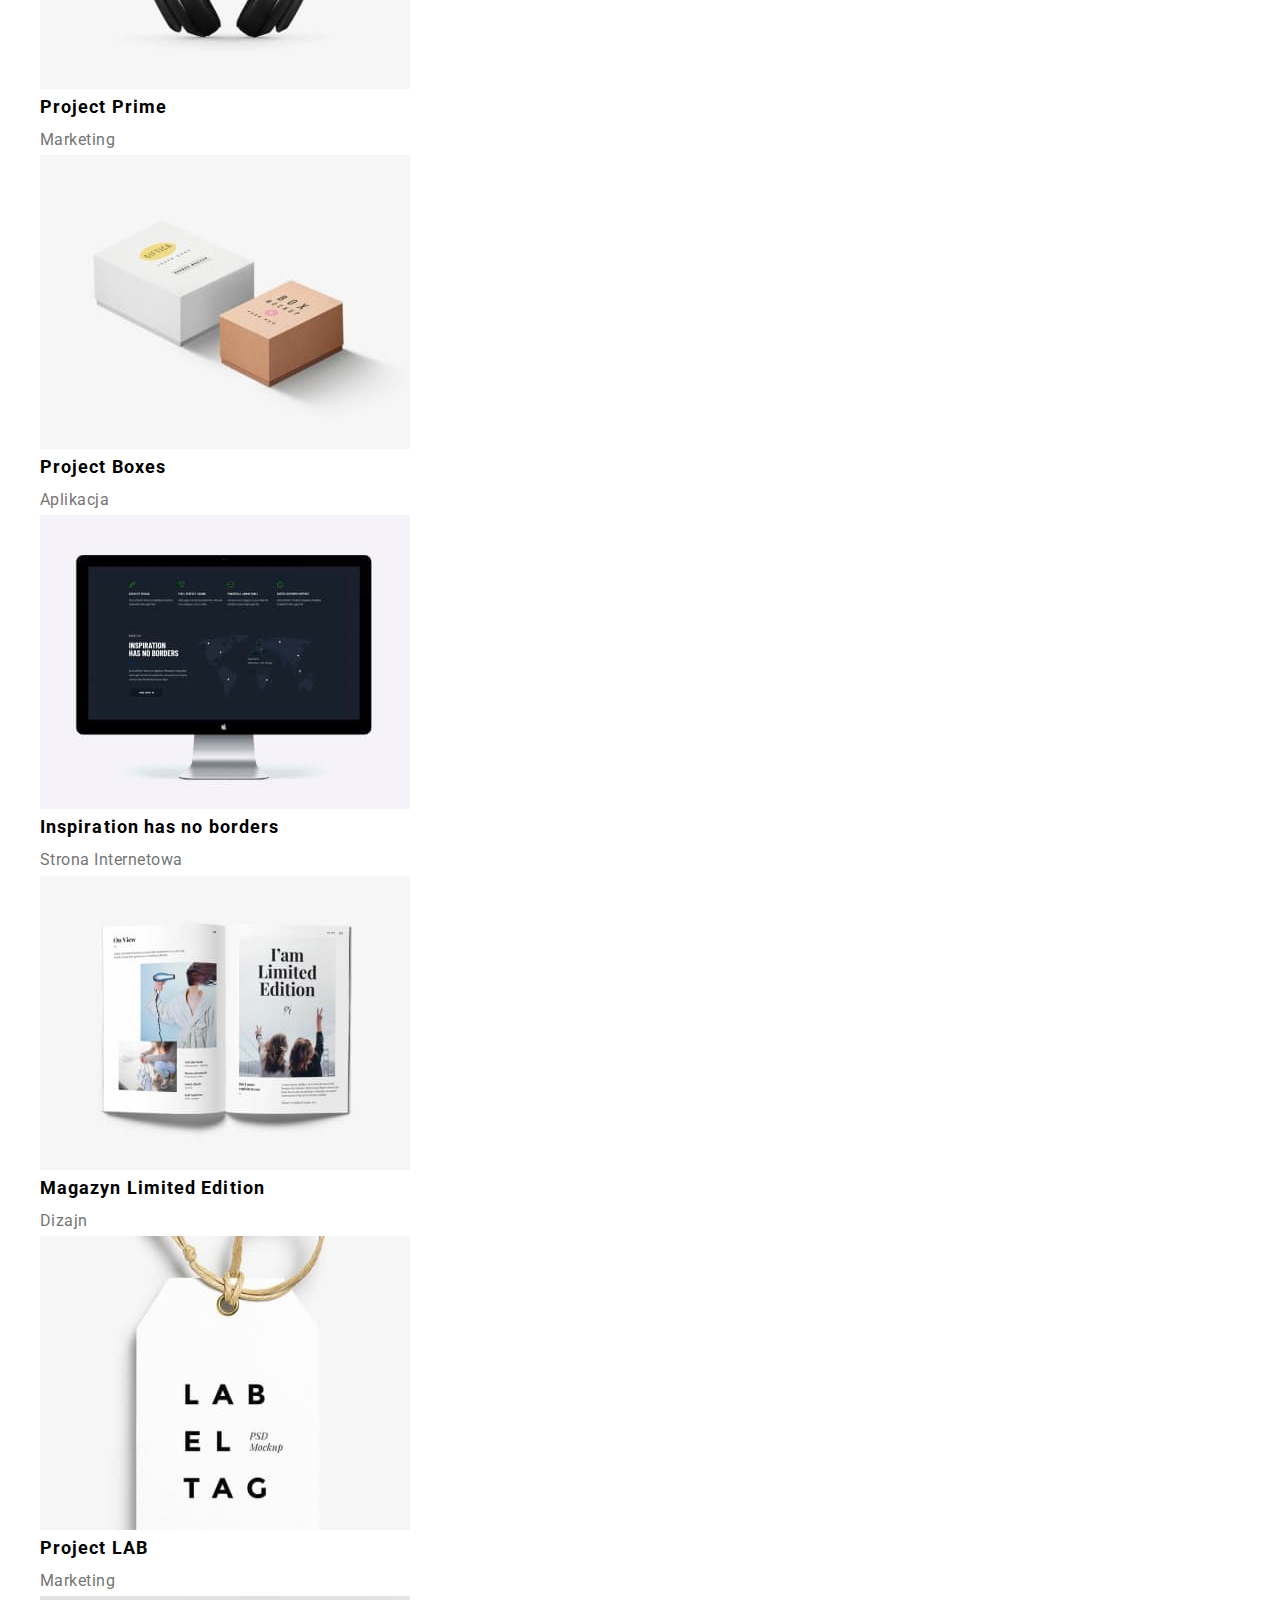
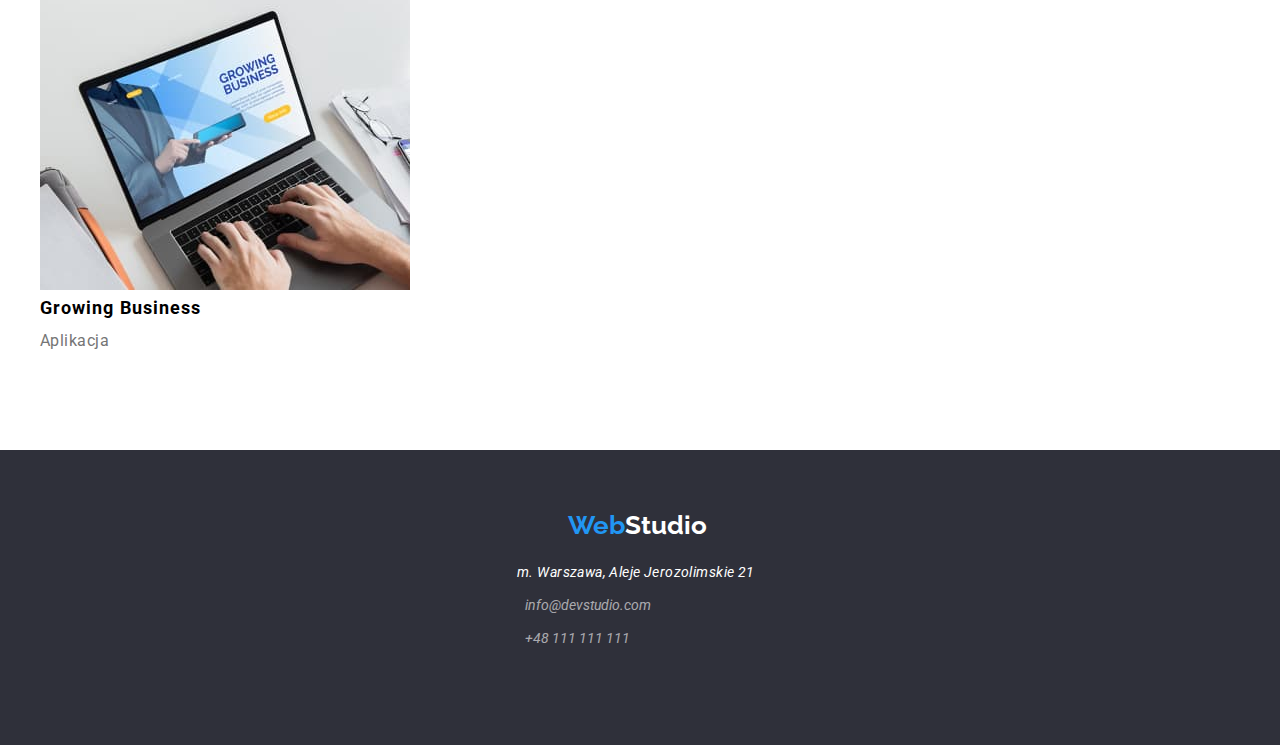
==== commit 4fdb34db: "zmiana 1" ====
--- a/goit-markup-hw-03/goit-markup-hw-03/portfolio.html
+++ b/goit-markup-hw-03/goit-markup-hw-03/portfolio.html
@@ -11,6 +11,7 @@
     <link href="./css/styles.css" rel="stylesheet"/>
 </head>
 <body>
+  <div class="wrapper">
     <header>
     <section class="section-header">
         <div class="container">
@@ -52,7 +53,7 @@
           </div>
         
         
-          <div class="container--gallery">
+          <div class="container-gallery">
             <ul class="portfolio-fig">
               <li class="portfolio-fig element">
       
@@ -211,6 +212,6 @@
       </div>
       </section>
     </footer>
-    
+  </div>
 </body>
 </html>--- a/goit-markup-hw-03/goit-markup-hw-03/css/styles.css
+++ b/goit-markup-hw-03/goit-markup-hw-03/css/styles.css
@@ -14,15 +14,15 @@
   --light-grey: #757575;
   --box-shadow: 0px 4px 4px rgba(0, 0, 0, 0.15);
 }
-
+.button--menu:hover {
+    background: blueviolet;
+}
 * {
   box-sizing: border-box;
-  margin: 0 auto;
+  margin: 0;
   padding: 0;
 }
-.body {
-  margin: 0 auto;
-}
+
 figure {
   display: block;
   margin-block-start: 0em;
@@ -33,6 +33,8 @@
 .section-header {
   background: var(--white);
   border-bottom: 1px solid var(--almost-white);
+  display: flex;
+  justify-content: center;
 }
 .container--efective {
   width: 1200px;
@@ -61,17 +63,19 @@
   display: flex;
   align-items: center;
 }
-.containerl {
-  display: flex;
-  box-sizing: border-box;
+.nav__container {
+  display: flex;
   align-items: center;
   height: 80px;
-
-  /* width: 1200px; */
-  /* margin: 0px; */
-  /* justify-content: space-between; */
-  /* margin: auto;
-  height: 100%; */
+  width: 100%;
+  max-width: 1200px;
+  justify-content: space-between;
+  
+}
+.nav__container--left{
+  display: flex;
+  align-items: center;
+
 }
 
 /* .navigation{
@@ -92,7 +96,6 @@
   display: flex;
   justify-items: flex-end;
 }
-
 body {
   font-family: "Roboto", "Raleway", sans-serif;
   background: var(--light);
@@ -111,7 +114,7 @@
 /* przyciski  w zakladce Portfolio */
 .button:hover,
 .button:focus {
-  background-color: var(---blue);
+  background-color: var(--blue);
   color: var(--white);
 }
 img {
@@ -190,7 +193,7 @@
 
   height: 16px;
   width: auto;
-  margin: 0 371px 0 0;
+
   padding: 32px 0 32px 0;
 
   /* display: block; */
@@ -295,7 +298,6 @@
   padding: 0 0 94px 0;
 }
 .portfolio-fig {
-  box-sizing: border-box;
   width: 1200px;
   display: flex;
   list-style: none;
@@ -372,7 +374,7 @@
   color: var(--blue);
 }
 /* czesc - "EFETYWNE ROZWIAZANIA..*/
-.container1 {
+.slider {
   box-sizing: border-box;
   display: flex;
   flex-direction: column;
@@ -582,21 +584,22 @@
 }
 /* gap: 8px; */
 
-/* .container--button-por >.button-por{
+.container--button-por{
   display: flex;
   align-items: center; 
+  flex-wrap: wrap;
   justify-content: center;
   gap: 8px;
   
-} */
-
-.button-por .button--menu:hover {
-  background-color: var(---blue);
+} 
+
+.button--menu:hover {
+  background-color: var(--blue);
   color: var(--white);
   cursor: pointer;
 }
-.button-por .button--menu:focus {
-  background-color: var(---blue);
+.button--menu:focus {
+  background-color: var(--blue);
   color: var(--white);
 }
 
@@ -604,11 +607,7 @@
   display: flex;
 
 } */
-.portfolio-fig {
-  display: flex;
-  flex-direction: column;
-  flex-basis: 370px;
-}
+
 /* .portfolio-fig > .element{
   border: 10px solid red;
 } */
@@ -617,20 +616,29 @@
   display: flex;
 }
 .container-gallery {
-  margin: 0 auto;
-  width: 1200px;
+  display: flex;
+  justify-content: center;
   padding-bottom: 94px;
+ 
+}
+.container{
+  width: 1200px;
+
+}
+.container--footer {
+  width: 1200px;
   display: flex;
   flex-direction: column;
-}
-
-.container--footer {
-  width: 1200px;
-  margin: 0 auto;
+  margin: 0 auto;
+  
+  
+
 }
 .logo--footer {
-  display: block;
+
   padding: 60px 0 20px 0;
   width: 145px;
-  /* height: 100%; */
-}
+  margin: 0 auto;
+  justify-content: flex-start;
+
+}
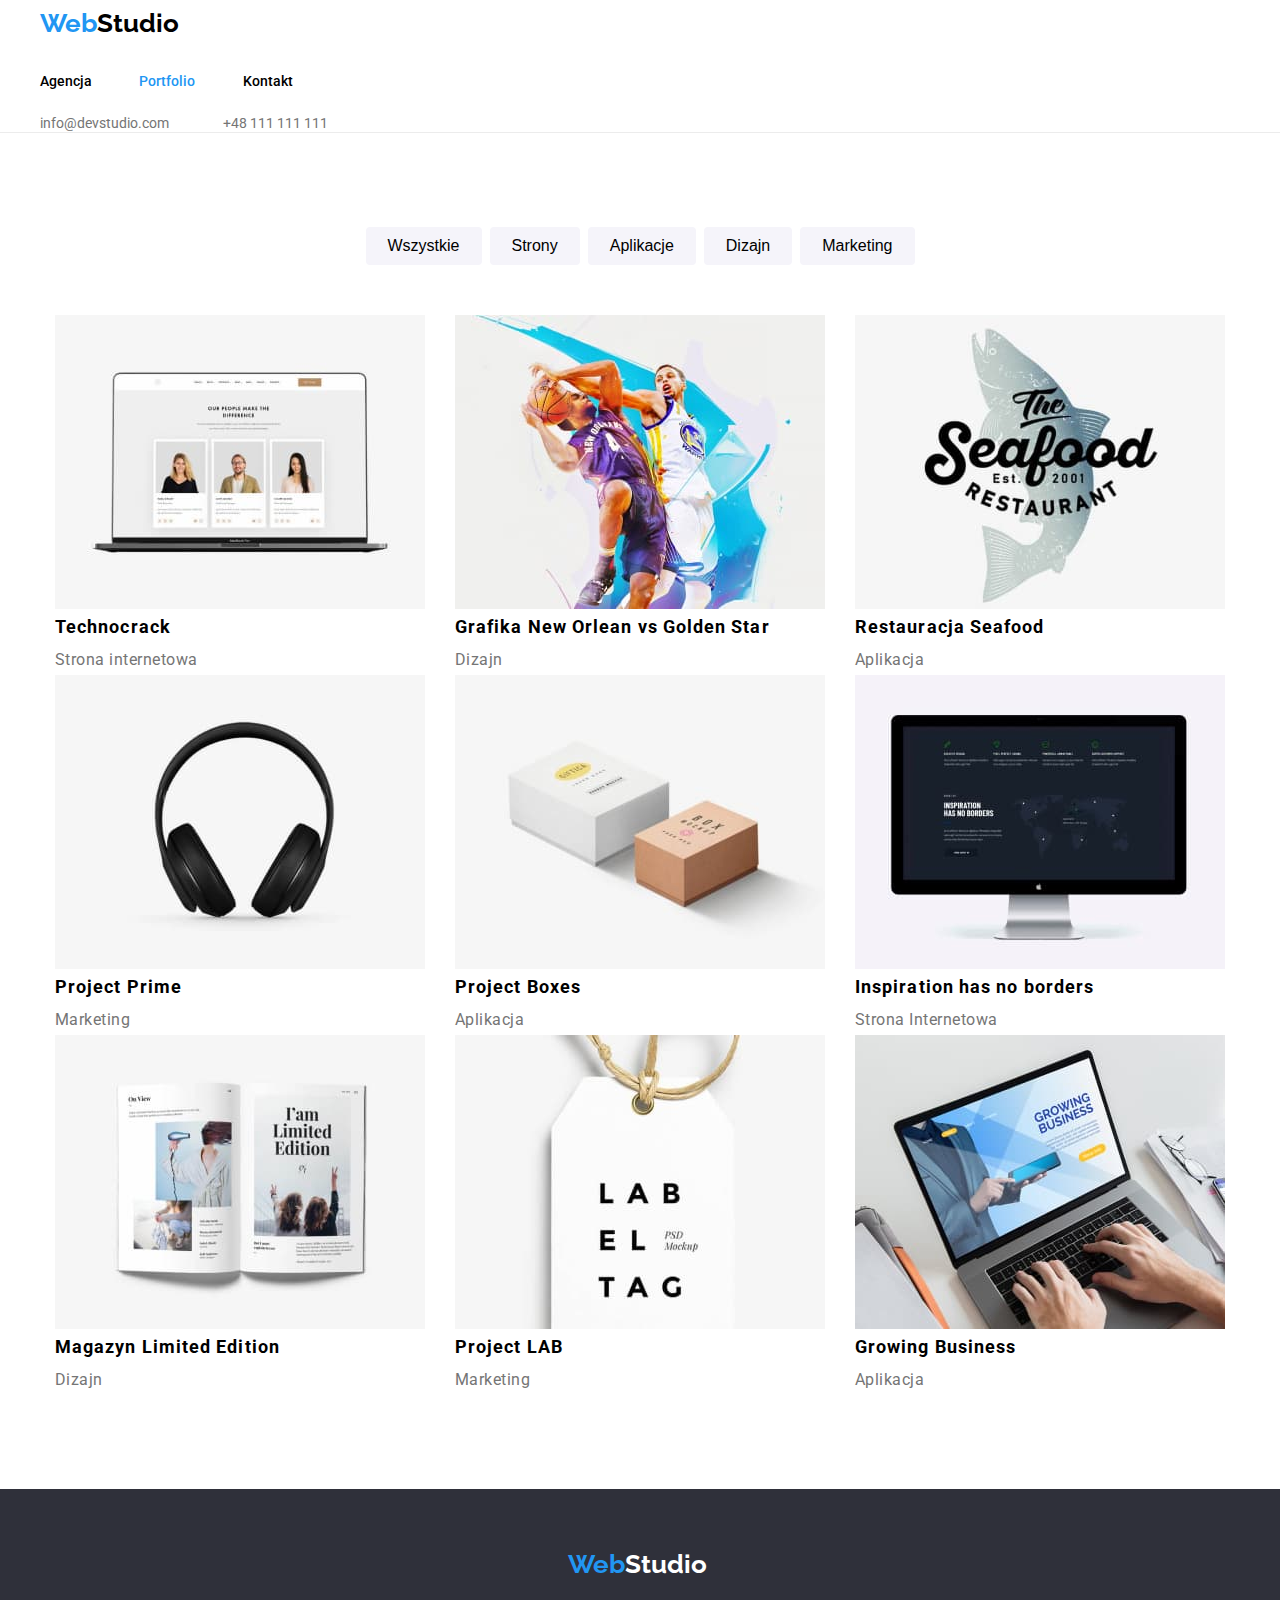
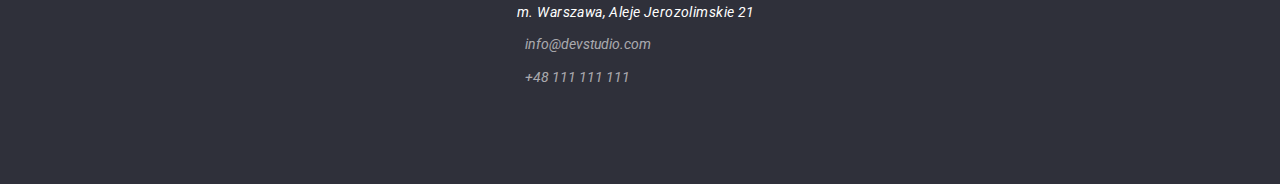
==== commit 9be9729b: "zmiana" ====
--- a/goit-markup-hw-03/goit-markup-hw-03/portfolio.html
+++ b/goit-markup-hw-03/goit-markup-hw-03/portfolio.html
@@ -11,7 +11,6 @@
     <link href="./css/styles.css" rel="stylesheet"/>
 </head>
 <body>
-  <div class="wrapper">
     <header>
     <section class="section-header">
         <div class="container">
@@ -55,7 +54,7 @@
         
           <div class="container-gallery">
             <ul class="portfolio-fig">
-              <li class="portfolio-fig element">
+              <li class="card">
       
                 <figure>
                     <img
@@ -65,12 +64,12 @@
                     height="294"
                     />
                   <figcaption>
-                    <h3 class="portfolio-fig header-por">Technocrack</h3>
-                    <p class="portfolio-fig description-por">Strona internetowa</p>
+                    <h3 class="header-por">Technocrack</h3>
+                    <p class="description-por">Strona internetowa</p>
                   </figcaption>
               </figure>
               </li>
-              <li class="portfolio-fig element">
+              <li class="card">
                   <figure class="portfolio-fig-element2">
                   <img
                   src="./images/orleangolden.jpg"
@@ -79,12 +78,12 @@
                   height="294"
                   />
                   <figcaption>
-                    <h3 class="portfolio-fig header-por">Grafika New Orlean vs Golden Star</h3>
-                    <p class="portfolio-fig description-por">Dizajn</p>
+                    <h3 class="header-por">Grafika New Orlean vs Golden Star</h3>
+                    <p class="description-por">Dizajn</p>
                   </figcaption>
                 </figure>
               </li>
-              <li class="portfolio-fig element">
+              <li class="card">
                   <figure class="portfolio-fig-element2">
                   <img
                   src="./images/seafood.jpg"
@@ -93,12 +92,12 @@
                   height="294"
                   />
                     <figcaption>
-                    <h3 class="portfolio-fig header-por">Restauracja Seafood</h3>
-                    <p class="portfolio-fig description-por">Aplikacja</p>
+                    <h3 class="header-por">Restauracja Seafood</h3>
+                    <p class="description-por">Aplikacja</p>
                     </figcaption>
                   </figure>
               </li>
-              <li class="portfolio-fig element">
+              <li class="card">
                   <figure class="portfolio-fig-element2">
                   <img
                   src="./images/projectprime.jpg"
@@ -107,13 +106,13 @@
                   height="294"
                   />
                   <figcaption>
-                  <h3 class="portfolio-fig header-por">Project Prime</h3>
-                  <p class="portfolio-fig description-por">Marketing</p>
+                  <h3 class="header-por">Project Prime</h3>
+                  <p class="description-por">Marketing</p>
                 </figcaption>
               </figure>
             </li>
               
-              <li class="portfolio-fig element">
+              <li class="card">
                   <figure class="portfolio-fig-element2">
                   <img
                   src="./images/projectboxes.jpg"
@@ -122,13 +121,13 @@
                   height="294"
                   />
                   <figcaption>
-                  <h3 class="portfolio-fig header-por">Project Boxes</h3>
-                  <p class="portfolio-fig description-por">Aplikacja</p>
+                  <h3 class="header-por">Project Boxes</h3>
+                  <p class="description-por">Aplikacja</p>
                 </figcaption>
               </figure>
             </li>
             
-            <li class="portfolio-fig element">
+            <li class="card">
                 <figure class="portfolio-fig-element2">
                 <img
                 src="./images/inspiration.jpg"
@@ -137,13 +136,13 @@
                 height="294"
                 />
                 <figcaption>
-                  <h3 class="portfolio-fig header-por">Inspiration has no borders</h3>
-                  <p class="portfolio-fig description-por">Strona Internetowa</p>
+                  <h3 class="header-por">Inspiration has no borders</h3>
+                  <p class="description-por">Strona Internetowa</p>
                 </figcaption>
               </figure>
             </li>
             
-            <li class="portfolio-fig element">
+            <li class="card">
                 <figure class="portfolio-fig-element2">
                 <img
                 src="./images/warehouselim.jpg"
@@ -152,13 +151,13 @@
                 height="294"
                 />
                 <figcaption>
-                <h3 class="portfolio-fig header-por">Magazyn Limited Edition</h3>
-                <p class="portfolio-fig description-por">Dizajn</p>
+                <h3 class="header-por">Magazyn Limited Edition</h3>
+                <p class="description-por">Dizajn</p>
               </figcaption>
             </figure>
             </li>
             
-            <li class="portfolio-fig element">
+            <li class="card">
                 <figure class="portfolio-fig-element2">
                 <img
                 src="./images/projectlab.jpg"
@@ -167,13 +166,13 @@
                 height="294"
                 />
                 <figcaption>
-                <h3 class="portfolio-fig header-por">Project LAB</h3>
-                <p class="portfolio-fig description-por">Marketing</p>
+                <h3 class="header-por">Project LAB</h3>
+                <p class="description-por">Marketing</p>
               </figcaption>
             </figure>
             </li>
             
-            <li class="portfolio-fig element">
+            <li class="card">
                 <figure class="portfolio-fig-element2">
                 <img
                 src="./images/business.jpg"
@@ -182,8 +181,8 @@
                 height="294"
                 />
                 <figcaption>
-                <h3 class="portfolio-fig header-por">Growing Business</h3>
-                <p class="portfolio-fig description-por">Aplikacja</p>
+                <h3 class="header-por">Growing Business</h3>
+                <p class="description-por">Aplikacja</p>
               </figcaption>
             </figure>
             </li>
--- a/goit-markup-hw-03/goit-markup-hw-03/css/styles.css
+++ b/goit-markup-hw-03/goit-markup-hw-03/css/styles.css
@@ -285,7 +285,6 @@
 .button-por,
 .ourteam,
 .work {
-  box-sizing: border-box;
   display: flex;
   list-style: none;
   /* width: 1200px; */
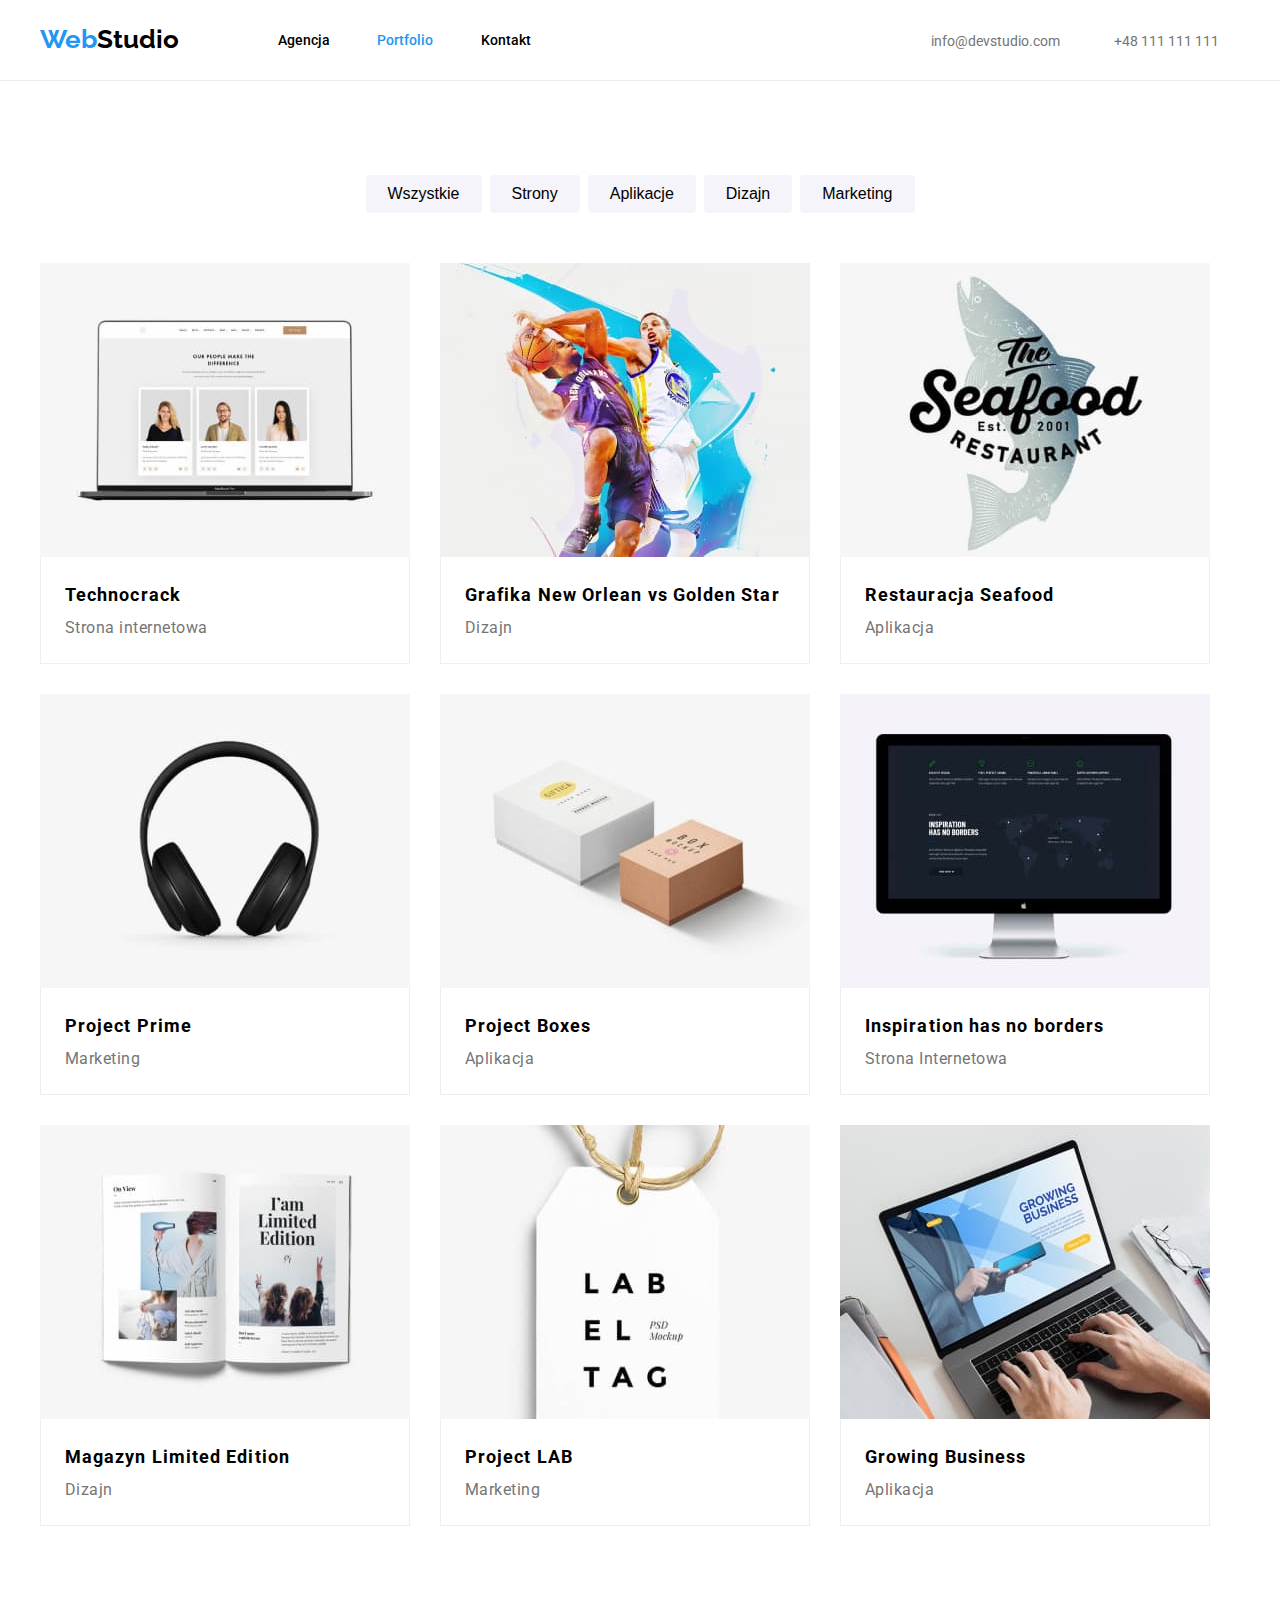
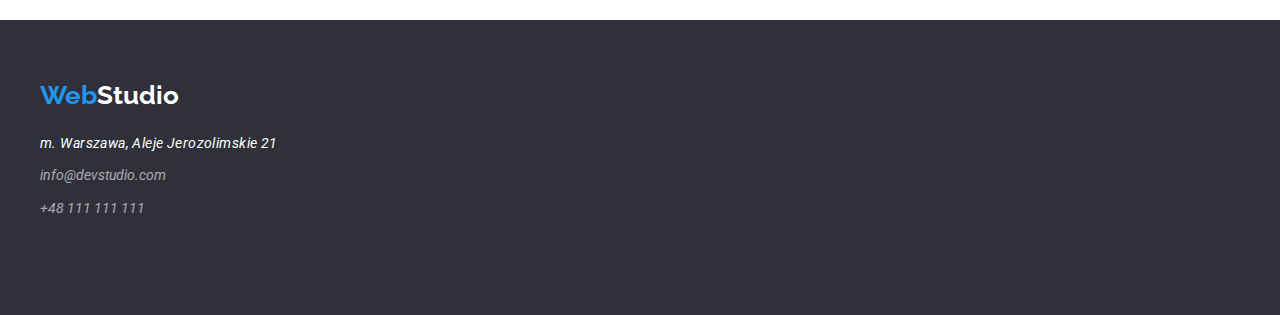
==== commit aad6470e: "zmiana nazw klas, dodanie poprawek w kodzie(css i html)" ====
--- a/goit-markup-hw-03/goit-markup-hw-03/portfolio.html
+++ b/goit-markup-hw-03/goit-markup-hw-03/portfolio.html
@@ -11,36 +11,35 @@
     <link href="./css/styles.css" rel="stylesheet"/>
 </head>
 <body>
-    <header>
-    <section class="section-header">
-        <div class="container">
-        <div class="containerl">
-          <span class="logo">
-            <a class="logo-web" href="./index.html">Web</a><a class="logo-studio" href="./index.html">Studio</a></span>
-          <nav>
-            <ul class="navigation">
-              <li class="navigation-text1">
-                <a class="navigation-link" href="./index.html">Agencja</a><br>
-              </li>
-              <li class="navigation-text2">
-                <a class="navigation-link portfolio" href="./portfolio.html">Portfolio</a><br>
-              </li>
-              <li class="navigation-text3">
-                <a class="navigation-link" href="./index.html">Kontakt</a><br>
-              </li>
-            </ul>
-          </nav>
-          <a class="mail-header" href="mailto:info@devstudio.com">info@devstudio.com</a>
-          <a class="telephone-header" href="tel:+48111111111">+48 111 111 111</a>
+   <header class="section-header">
+        <div class="nav__container">
+          <div class="nav__container--left">
+            <a class="logo">
+              <span class="logo-web" href="./index.html">Web</span><span class="logo-studio" href="./index.html">Studio</span></a>
+            <nav>
+              <ul class="navigation">
+                <li class="navigation-text1">
+                  <a class="navigation-link" href="./index.html">Agencja</a>
+                </li>              
+                <li class="navigation-text2">
+                  <a class="navigation-link portfolio" href="./portfolio.html">Portfolio</a><br>
+                </li>
+                <li class="navigation-text3">
+                  <a class="navigation-link" href="./index.html">Kontakt</a><br>
+                </li>
+              </ul>
+            </nav>
           </div>
+          <div>
+            <a class="mail-header" href="mailto:info@devstudio.com">info@devstudio.com</a>
+            <a class="telephone-header" href="tel:+48111111111">+48 111 111 111</a>
           </div>
-          </section>
-        </header>
-
+        </div>
+      </header>
     
 
     <main>
-        <section class="section--button-por">
+      <section class="section--button-por">
           <div class="container--button-por">
             <ul class="button-por">
                 <li><button class="button--menu" type="button">Wszystkie</button></li>
@@ -50,8 +49,9 @@
                 <li><button class="button--menu" type="button">Marketing</button></li>
             </ul>
           </div>
+        </section>
         
-        
+        <section  class="gallery-section">
           <div class="container-gallery">
             <ul class="portfolio-fig">
               <li class="card">
@@ -188,29 +188,25 @@
             </li>
            </ul> 
         </div>
-</section>
+    </section>
+    </main>
 
-    </main>
-    <footer>
-      <section>
+    <footer class="footer-section">
       <div class="container--footer">
-       <span class="logo--footer">
-      <a class="logo-web" href="./index.html">Web</a><a class="logo-studio-footer" href="./index.html">Studio</a></span>
-      <address>
-        <ul class="address">
-          <li class="address-text street">m. Warszawa, Aleje Jerozolimskie 21</li>
-          <li class="address-text">
-            <a class="address-linkf" href="mailto:info@devstudio.com">info@devstudio.com</a>
-          </li>
-          <li class="address-text">
-          <a class="address-linkf" href="tel:+48111111111">+48 111 111 111</a>
-          </li>
-        </ul>
-      
-      </address>
+            <span class="logo--footer">
+            <a class="logo-web" href="./index.html">Web</a><a class="logo-studio-footer" href="./index.html">Studio</a></span>
+          <address>
+            <ul class="address">
+              <li class="address-text street">m. Warszawa, Aleje Jerozolimskie 21</li>
+              <li class="address-text">
+                <a class="address-linkf" href="mailto:info@devstudio.com">info@devstudio.com</a>
+              </li>
+              <li class="address-text">
+                <a class="address-linkf" href="tel:+48111111111">+48 111 111 111</a>
+              </li>
+            </ul>
+          </address>
       </div>
-      </section>
     </footer>
-  </div>
-</body>
+  </body>
 </html>--- a/goit-markup-hw-03/goit-markup-hw-03/css/styles.css
+++ b/goit-markup-hw-03/goit-markup-hw-03/css/styles.css
@@ -10,6 +10,7 @@
   --light: #e5e5e5;
   --creamy: #f5f4fa;
   --almost-white: #ececec;
+  --white-light: #EEEEEE;
 
   --light-grey: #757575;
   --box-shadow: 0px 4px 4px rgba(0, 0, 0, 0.15);
@@ -29,6 +30,7 @@
   margin-block-end: 0em;
   margin-inline-start: 0px;
   margin-inline-end: 0px;
+  
 } 
 .section-header {
   background: var(--white);
@@ -36,15 +38,16 @@
   display: flex;
   justify-content: center;
 }
-.container--efective {
-  width: 1200px;
-  margin: 0 auto;
-  /* padding: 200px 0 200px 0; */
+
+figcaption{
+  padding: 20px 24px 20px 24px;
+  border: 1px solid var(--white-light);
+  border-top: 0;
 }
 
 .container-nav {
   width: 1200px;
-  margin: 0 auto;
+  margin: 0  ;
   display: flex;
   justify-content: space-between;
   align-items: center;
@@ -89,7 +92,7 @@
 /* margin: 32px; */
 ul,
 li{
-  margin: 0 auto;
+  margin: 0  ;
   padding: 0;
 }
 .containerc {
@@ -136,10 +139,6 @@
 
   padding: 24px 0px 25px 0px;
   margin-right: 93px;
-  /* margin: 0px 93px 0px 0x; */
-  /* margin-right: 93px; */
-
-  /* margin-left: 215 px;  */
 }
 .logo-web {
   color: var(--blue);
@@ -149,15 +148,9 @@
   font-weight: 700;
   line-height: 1.2;
   letter-spacing: 0.03;
-  /* display: flex;
-  align-items:center; */
-  /* margin: 24px;  */
-}
-/* .navigation-link{
-  display: flex;
-  align-items: center;
-  padding: 32px 23px 32px 0px;
-} */
+
+}
+
 .logo > .logo-studio {
   display: flex;
   align-items: center;
@@ -192,22 +185,14 @@
   align-items: center;
 
   height: 16px;
-  width: auto;
+  width:  ;
 
   padding: 32px 0 32px 0;
 
-  /* display: block; */
-}
-/* .navigation .navigation-text{
-  box-sizing: border-box;
-  display: block;
-  display: flex;
-  align-items: center;
-
-} */
-/* .navigation-linkagen{
-  margin: 0px 0px 0px 93px;
-} */
+}
+
+
+
 
 .navigation-text1 {
   display: flex;
@@ -277,18 +262,25 @@
   list-style: none;
   display: block;
 }
-.section--what-we-do {
-  background: var(--white);
+.section--lorem {
+  background: var(--white);
+  display: flex;
+  justify-content: center;
+  
+}
+.section--what-we-do{
+  background: var(--white);
+  display: flex;
+  justify-content: center;
 }
 .portfolio-fig .address,
 .navigation,
 .button-por,
 .ourteam,
 .work {
-  display: flex;
   list-style: none;
-  /* width: 1200px; */
-}
+}
+
 .work {
   display: flex;
   justify-items: flex-start;
@@ -297,12 +289,13 @@
   padding: 0 0 94px 0;
 }
 .portfolio-fig {
+  gap: 30px;
   width: 1200px;
   display: flex;
   list-style: none;
   flex-wrap: wrap;
 }
-.element {
+.portoflio-fig {
   flex-basis: calc(100% / 3);
 }
 .lorem {
@@ -310,12 +303,12 @@
   margin: 0 30px 0 0;
 }
 
-.textmain {
-  width: 1200px;
-  margin: 0 auto;
+.container__textmain {
+  width: 1200px;
+  margin: 0;
+  display: flex;
+  display: block;
   padding: 94px 0 94px 0;
-  /* display: flex; */
-  /* flex-wrap: wrap; */
   align-content: space-between;
 }
 
@@ -335,19 +328,19 @@
 .lorem {
   flex-basis: calc(100% / 4);
 }
-
-/* .button-por {
-  display: flex;
-  justify-content: center;
-} */
-/* git */
+.container__what-we-do{
+  width: 1200px;
+  display: flex;
+  display: block;
+}
+
 .address-linkf {
   color: var(--beige);
   font-size: 14px;
   line-height: 1.71;
   letter-spacing: 0.03;
 }
-/* git */
+
 .street {
   color: var(--white);
   line-height: 1.71;
@@ -374,16 +367,19 @@
 }
 /* czesc - "EFETYWNE ROZWIAZANIA..*/
 .slider {
-  box-sizing: border-box;
+  width: 1200px;
   display: flex;
   flex-direction: column;
   justify-content: center;
   align-items: center;
-  background-color: var(--dark-grey);
   padding: 200px 0;
+  
 }
 .efective-background {
   background: var(--dark-grey);
+  display: flex;
+  justify-content: center;
+
 }
 .solution-header {
   display: flex;
@@ -399,7 +395,7 @@
   height: 120px;
   width: 696px;
   /* padding-bottom: 30px; */
-  margin: 0 auto;
+  /* margin: 0  ; */
   margin-bottom: 30px;
   justify-content: center;
   /* align-items: center; */
@@ -416,8 +412,6 @@
   text-transform: none;
 
   border-style: none;
-  /* align-items: center; */
-  /* justify-content: center; */
   cursor: pointer;
   letter-spacing: 0.06em;
   line-height: 1.88;
@@ -434,7 +428,7 @@
   white-space: nowrap;
   text-overflow: ellipsis;
   border: 0px;
-  margin: 0 auto;
+  margin: 0;
 }
 
 .mail-header,
@@ -493,16 +487,15 @@
 }
 .container--our-team {
   width: 1200px;
-  margin: 0 auto;
+  margin: 0;
   padding: 94px 0 94px 0;
 }
 .section--ourteam {
   background: var(--creamy);
-}
-/* .figcaption{
-  height: 108px;
-
-} */
+  display: flex;
+  justify-content: center;
+}
+
 .ourteam {
   display: flex;
   justify-content: space-between;
@@ -517,11 +510,13 @@
   text-align: center;
   letter-spacing: 0.03em;
   padding: 30px 0 10px 0;
+  background: var(--white);
 }
 .ourteam > .ourteam-people {
   box-shadow: 0px 1px 3px rgba(0, 0, 0, 0.12), 0px 1px 1px rgba(0, 0, 0, 0.14),
     0px 2px 1px rgba(0, 0, 0, 0.2);
   border-radius: 0px 0px 4px 4px;
+  background: var(--white);
 }
 .ourteam-description {
   font-weight: 400;
@@ -549,21 +544,29 @@
   line-height: 1.88;
   letter-spacing: 0.03em;
 }
+
 .section--button-por {
   background: var(--white);
-}
+  display: flex;
+  justify-content: center;
+} 
+
 .container--button-por {
   width: 1200px;
-  margin: 0 auto;
+  margin: 0;
   padding-bottom: 50px;
   padding-top: 94px;
   display: flex;
+  align-items: center; 
+  justify-content: center;
 }
 
 .button-por {
+  display: flex;
   justify-content: center;
   gap: 8px;
-}
+} 
+
 .button--menu {
   color: var(--black);
   background-color: var(--creamy);
@@ -581,16 +584,8 @@
   border: 0px;
   border-radius: 4px;
 }
-/* gap: 8px; */
-
-.container--button-por{
-  display: flex;
-  align-items: center; 
-  flex-wrap: wrap;
-  justify-content: center;
-  gap: 8px;
-  
-} 
+
+
 
 .button--menu:hover {
   background-color: var(--blue);
@@ -602,33 +597,30 @@
   color: var(--white);
 }
 
-/* .portfolio-fig > .element {
-  display: flex;
-
-} */
-
-/* .portfolio-fig > .element{
-  border: 10px solid red;
-} */
+
 .description-por,
 .header-por {
   display: flex;
 }
+
+.gallery-section{
+  background: var(--white);
+  display: flex;
+  justify-content: center;
+}
+
 .container-gallery {
-  display: flex;
-  justify-content: center;
-  padding-bottom: 94px;
- 
-}
-.container{
-  width: 1200px;
-
-}
+  width: 1200px;
+  display: flex;
+  justify-content: center;
+  padding-bottom: 94px; 
+}
+
 .container--footer {
   width: 1200px;
   display: flex;
   flex-direction: column;
-  margin: 0 auto;
+  margin: 0  ;
   
   
 
@@ -637,7 +629,12 @@
 
   padding: 60px 0 20px 0;
   width: 145px;
-  margin: 0 auto;
+  margin: 0  ;
   justify-content: flex-start;
 
 }
+.footer-section{
+  background: var(--dark-grey);
+  display: flex;
+  justify-content: center;
+}
